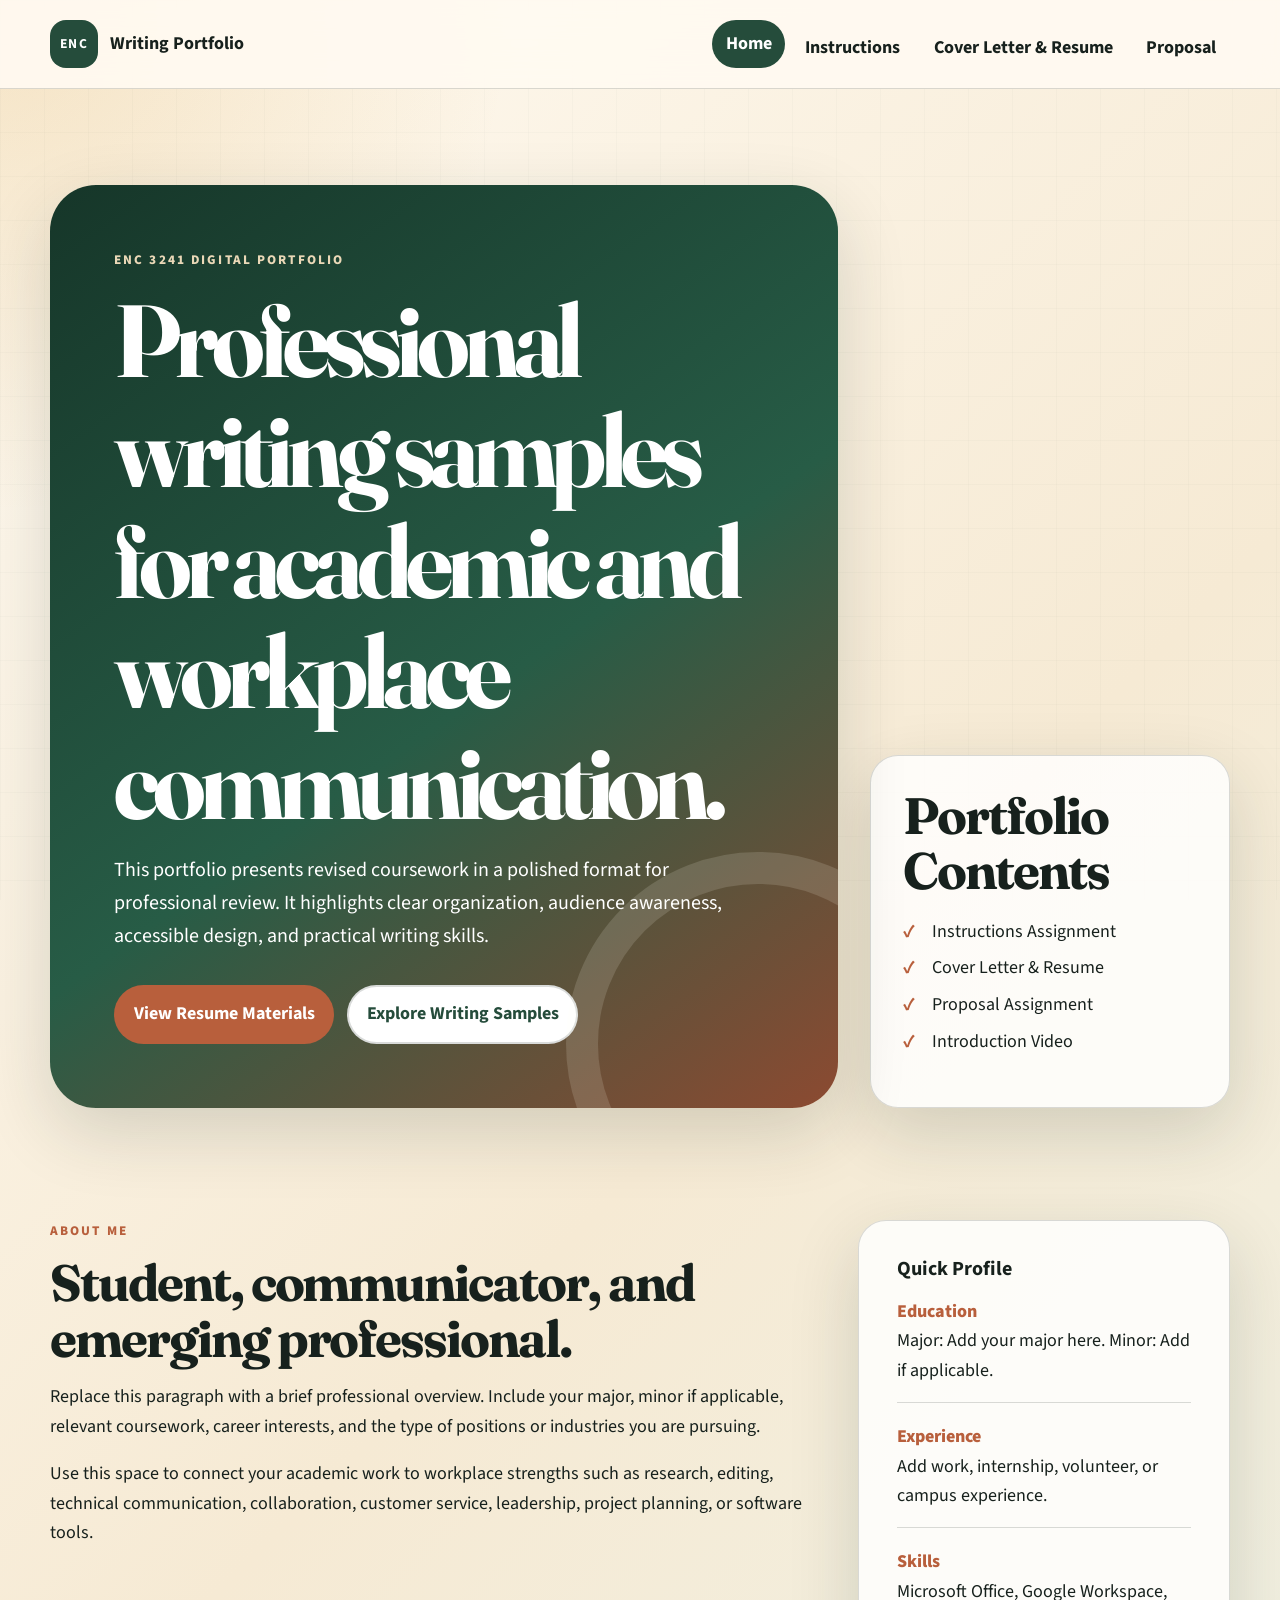
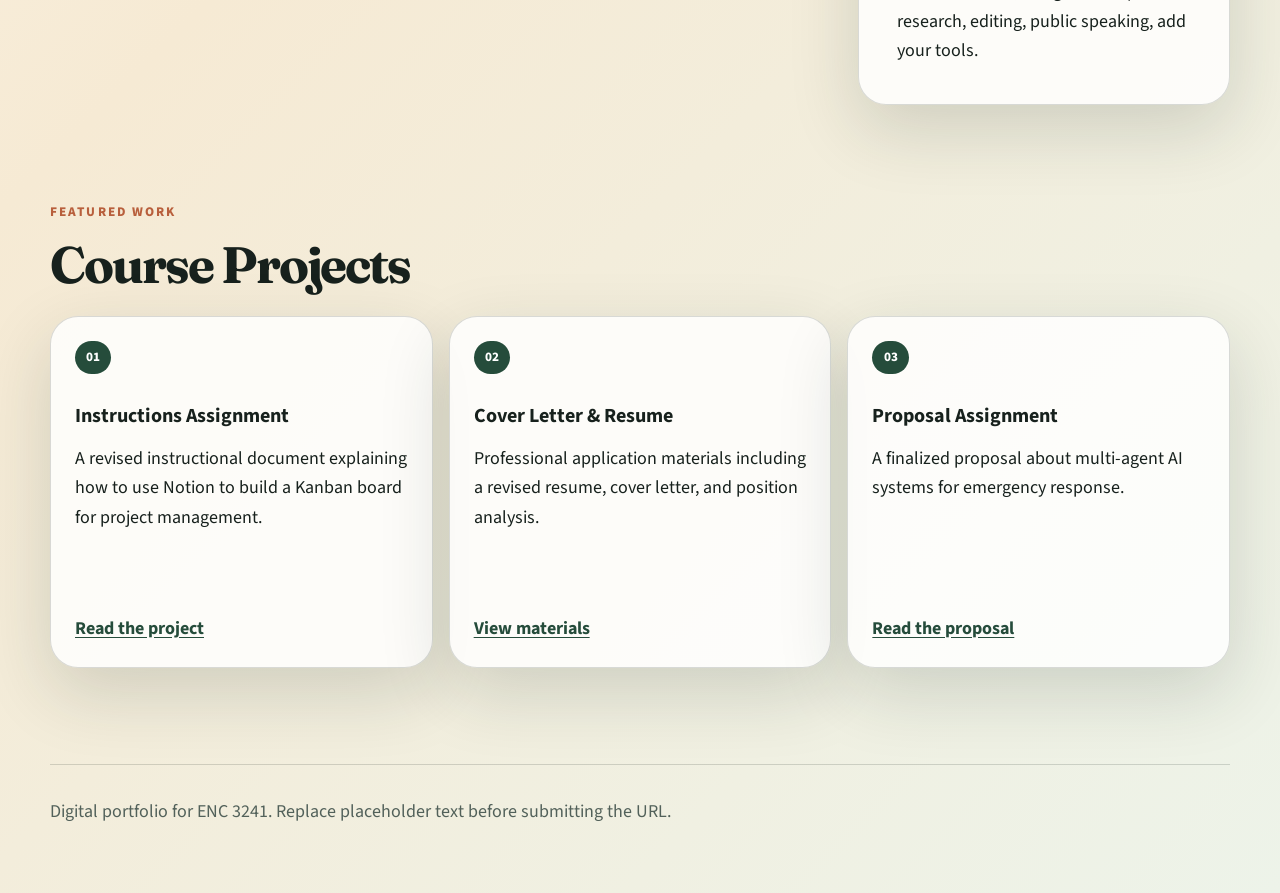
==== index.html @ 808d9a7f "Create ENC digital portfolio site" ====
<!doctype html>
<html lang="en">
  <head>
    <meta charset="utf-8">
    <meta name="viewport" content="width=device-width, initial-scale=1">
    <meta name="description" content="Professional digital writing portfolio for ENC 3241 coursework.">
    <title>Writing Portfolio | Home</title>
    <link rel="preconnect" href="https://fonts.googleapis.com">
    <link rel="preconnect" href="https://fonts.gstatic.com" crossorigin>
    <link href="https://fonts.googleapis.com/css2?family=Fraunces:opsz,wght@9..144,600;9..144,700&family=Source+Sans+3:wght@400;500;600;700&display=swap" rel="stylesheet">
    <link rel="stylesheet" href="assets/styles.css">
  </head>
  <body>
    <a class="skip-link" href="#main">Skip to content</a>
    <header class="site-header">
      <nav class="nav" aria-label="Main navigation">
        <a class="brand" href="index.html" aria-label="Portfolio home">
          <span class="brand-mark">ENC</span>
          <span>Writing Portfolio</span>
        </a>
        <button class="nav-toggle" type="button" aria-expanded="false" aria-controls="site-menu">
          Menu
        </button>
        <ul class="nav-links" id="site-menu">
          <li><a href="index.html">Home</a></li>
          <li><a href="pages/instructions.html">Instructions</a></li>
          <li><a href="pages/cover-letter-resume.html">Cover Letter & Resume</a></li>
          <li><a href="pages/proposal.html">Proposal</a></li>
        </ul>
      </nav>
    </header>

    <main id="main">
      <section class="hero">
        <div class="hero-content">
          <p class="eyebrow">ENC 3241 Digital Portfolio</p>
          <h1>Professional writing samples for academic and workplace communication.</h1>
          <p class="hero-copy">
            This portfolio presents revised coursework in a polished format for professional review.
            It highlights clear organization, audience awareness, accessible design, and practical writing skills.
          </p>
          <div class="hero-actions">
            <a class="button" href="pages/cover-letter-resume.html">View Resume Materials</a>
            <a class="button button-secondary" href="pages/instructions.html">Explore Writing Samples</a>
          </div>
        </div>
        <aside class="profile-card" aria-label="Portfolio overview">
          <h2>Portfolio Contents</h2>
          <ul class="check-list">
            <li>Instructions Assignment</li>
            <li>Cover Letter & Resume</li>
            <li>Proposal Assignment</li>
            <li>Introduction Video</li>
          </ul>
        </aside>
      </section>

      <section class="section two-column">
        <div>
          <p class="eyebrow">About Me</p>
          <h2>Student, communicator, and emerging professional.</h2>
          <p>
            Replace this paragraph with a brief professional overview. Include your major, minor if applicable,
            relevant coursework, career interests, and the type of positions or industries you are pursuing.
          </p>
          <p>
            Use this space to connect your academic work to workplace strengths such as research, editing,
            technical communication, collaboration, customer service, leadership, project planning, or software tools.
          </p>
        </div>
        <div class="detail-panel">
          <h3>Quick Profile</h3>
          <dl class="profile-list">
            <div>
              <dt>Education</dt>
              <dd>Major: Add your major here. Minor: Add if applicable.</dd>
            </div>
            <div>
              <dt>Experience</dt>
              <dd>Add work, internship, volunteer, or campus experience.</dd>
            </div>
            <div>
              <dt>Skills</dt>
              <dd>Microsoft Office, Google Workspace, research, editing, public speaking, add your tools.</dd>
            </div>
          </dl>
        </div>
      </section>

      <section class="section">
        <div class="section-heading">
          <p class="eyebrow">Featured Work</p>
          <h2>Course Projects</h2>
        </div>
        <div class="card-grid">
          <article class="work-card">
            <span class="card-number">01</span>
            <h3>Instructions Assignment</h3>
            <p>
              A revised instructional document explaining how to use Notion to build a Kanban board for project management.
            </p>
            <a href="pages/instructions.html">Read the project</a>
          </article>
          <article class="work-card">
            <span class="card-number">02</span>
            <h3>Cover Letter & Resume</h3>
            <p>
              Professional application materials including a revised resume, cover letter, and position analysis.
            </p>
            <a href="pages/cover-letter-resume.html">View materials</a>
          </article>
          <article class="work-card">
            <span class="card-number">03</span>
            <h3>Proposal Assignment</h3>
            <p>
              A finalized proposal about multi-agent AI systems for emergency response.
            </p>
            <a href="pages/proposal.html">Read the proposal</a>
          </article>
        </div>
      </section>
    </main>

    <footer class="site-footer">
      <p>Digital portfolio for ENC 3241. Replace placeholder text before submitting the URL.</p>
    </footer>
    <script src="assets/script.js"></script>
  </body>
</html>
---- assets/styles.css ----
:root {
  --ink: #17211d;
  --muted: #52615a;
  --paper: #fffaf1;
  --paper-strong: #ffffff;
  --clay: #b85f3c;
  --moss: #254c3b;
  --sand: #ead8b7;
  --gold: #d49a35;
  --line: rgba(23, 33, 29, 0.16);
  --shadow: 0 24px 70px rgba(25, 43, 35, 0.16);
  --radius: 28px;
}

* {
  box-sizing: border-box;
}

html {
  scroll-behavior: smooth;
}

body {
  margin: 0;
  color: var(--ink);
  font-family: "Source Sans 3", sans-serif;
  font-size: 18px;
  line-height: 1.65;
  background:
    radial-gradient(circle at top left, rgba(212, 154, 53, 0.24), transparent 32rem),
    linear-gradient(135deg, #fffaf1 0%, #f6ead4 48%, #edf3e9 100%);
}

body::before {
  position: fixed;
  inset: 0;
  z-index: -1;
  content: "";
  opacity: 0.28;
  background-image:
    linear-gradient(rgba(37, 76, 59, 0.08) 1px, transparent 1px),
    linear-gradient(90deg, rgba(37, 76, 59, 0.08) 1px, transparent 1px);
  background-size: 44px 44px;
}

a {
  color: var(--moss);
  font-weight: 700;
  text-underline-offset: 0.18em;
}

a:hover {
  color: var(--clay);
}

p {
  margin: 0 0 1.1rem;
}

h1,
h2,
h3 {
  margin: 0 0 1rem;
  line-height: 1.08;
}

h1,
h2 {
  font-family: "Fraunces", serif;
}

h1 {
  max-width: 12ch;
  font-size: clamp(3.2rem, 8vw, 6.8rem);
  letter-spacing: -0.06em;
}

h2 {
  font-size: clamp(2rem, 4vw, 3.5rem);
  letter-spacing: -0.04em;
}

h3 {
  font-size: 1.25rem;
}

ul,
ol {
  padding-left: 1.25rem;
}

li + li {
  margin-top: 0.45rem;
}

.skip-link {
  position: absolute;
  left: 1rem;
  top: -10rem;
  z-index: 20;
  padding: 0.75rem 1rem;
  color: var(--paper-strong);
  background: var(--moss);
  border-radius: 999px;
}

.skip-link:focus {
  top: 1rem;
}

.site-header {
  position: sticky;
  top: 0;
  z-index: 10;
  border-bottom: 1px solid var(--line);
  background: rgba(255, 250, 241, 0.92);
  backdrop-filter: blur(16px);
}

.nav {
  display: flex;
  align-items: center;
  justify-content: space-between;
  width: min(1180px, calc(100% - 2rem));
  margin: 0 auto;
  padding: 1rem 0;
  gap: 1rem;
}

.brand {
  display: inline-flex;
  align-items: center;
  gap: 0.75rem;
  color: var(--ink);
  text-decoration: none;
}

.brand-mark {
  display: grid;
  width: 3rem;
  height: 3rem;
  place-items: center;
  color: var(--paper-strong);
  background: var(--moss);
  border-radius: 1rem;
  font-size: 0.85rem;
  letter-spacing: 0.08em;
}

.nav-links {
  display: flex;
  align-items: center;
  gap: 0.4rem;
  padding: 0;
  margin: 0;
  list-style: none;
}

.nav-links a {
  display: block;
  padding: 0.6rem 0.85rem;
  color: var(--ink);
  border-radius: 999px;
  text-decoration: none;
}

.nav-links a:hover,
.nav-links a[aria-current="page"] {
  color: var(--paper-strong);
  background: var(--moss);
}

.nav-toggle {
  display: none;
  padding: 0.65rem 0.9rem;
  color: var(--paper-strong);
  background: var(--moss);
  border: 0;
  border-radius: 999px;
  font: inherit;
  font-weight: 700;
}

.hero,
.section,
.page-shell {
  width: min(1180px, calc(100% - 2rem));
  margin: 0 auto;
}

.hero {
  display: grid;
  grid-template-columns: minmax(0, 1fr) 360px;
  align-items: end;
  gap: 2rem;
  padding: 6rem 0 4rem;
}

.hero-content {
  position: relative;
  padding: clamp(2rem, 5vw, 4rem);
  overflow: hidden;
  color: var(--paper-strong);
  background: linear-gradient(145deg, #163629 0%, #275c46 55%, #8c4a31 100%);
  border-radius: calc(var(--radius) + 18px);
  box-shadow: var(--shadow);
}

.hero-content::after {
  position: absolute;
  right: -7rem;
  bottom: -8rem;
  width: 20rem;
  height: 20rem;
  content: "";
  border: 2rem solid rgba(255, 250, 241, 0.14);
  border-radius: 50%;
}

.hero-copy {
  max-width: 48rem;
  font-size: 1.25rem;
}

.eyebrow {
  margin-bottom: 0.85rem;
  color: var(--clay);
  font-size: 0.83rem;
  font-weight: 800;
  letter-spacing: 0.16em;
  text-transform: uppercase;
}

.hero .eyebrow {
  color: var(--sand);
}

.hero-actions {
  display: flex;
  flex-wrap: wrap;
  gap: 0.8rem;
  margin-top: 2rem;
}

.button {
  display: inline-flex;
  align-items: center;
  justify-content: center;
  min-height: 3rem;
  padding: 0.8rem 1.1rem;
  color: var(--paper-strong);
  background: var(--clay);
  border: 2px solid transparent;
  border-radius: 999px;
  text-decoration: none;
}

.button:hover {
  color: var(--paper-strong);
  background: #943f27;
}

.button-secondary {
  color: var(--moss);
  background: var(--paper-strong);
  border-color: var(--line);
}

.button-secondary:hover {
  color: var(--paper-strong);
  background: var(--moss);
}

.profile-card,
.detail-panel,
.work-card,
.document-card,
.document-meta {
  background: rgba(255, 255, 255, 0.82);
  border: 1px solid var(--line);
  border-radius: var(--radius);
  box-shadow: var(--shadow);
}

.profile-card {
  padding: 2rem;
}

.check-list {
  padding: 0;
  list-style: none;
}

.check-list li {
  position: relative;
  padding-left: 1.8rem;
}

.check-list li::before {
  position: absolute;
  left: 0;
  color: var(--clay);
  content: "✓";
  font-weight: 800;
}

.section {
  padding: 3rem 0;
}

.two-column,
.document-layout,
.split-sections {
  display: grid;
  grid-template-columns: minmax(0, 1fr) minmax(300px, 0.48fr);
  gap: 2rem;
  align-items: start;
}

.document-stack {
  display: grid;
  gap: 2rem;
}

.detail-panel,
.document-meta,
.document-card {
  padding: clamp(1.4rem, 3vw, 2.4rem);
}

.profile-list {
  display: grid;
  gap: 1.2rem;
  margin: 0;
}

.profile-list div {
  padding-bottom: 1rem;
  border-bottom: 1px solid var(--line);
}

.profile-list div:last-child {
  padding-bottom: 0;
  border-bottom: 0;
}

.profile-list dt {
  color: var(--clay);
  font-weight: 800;
}

.profile-list dd {
  margin: 0;
}

.section-heading {
  max-width: 44rem;
  margin-bottom: 1.5rem;
}

.card-grid {
  display: grid;
  grid-template-columns: repeat(3, minmax(0, 1fr));
  gap: 1rem;
}

.work-card {
  display: flex;
  flex-direction: column;
  min-height: 22rem;
  padding: 1.5rem;
}

.work-card a {
  margin-top: auto;
}

.card-number {
  width: fit-content;
  margin-bottom: 2rem;
  padding: 0.35rem 0.7rem;
  color: var(--paper-strong);
  background: var(--moss);
  border-radius: 999px;
  font-size: 0.82rem;
  font-weight: 800;
}

.page-shell {
  padding: 4rem 0;
}

.page-hero {
  max-width: 58rem;
  margin-bottom: 2rem;
}

.page-hero h1 {
  max-width: 13ch;
  color: var(--moss);
}

.lead {
  color: var(--moss);
  font-size: 1.25rem;
  font-weight: 600;
}

.document-card {
  background: var(--paper-strong);
}

.document-card h3 {
  margin-top: 2rem;
  color: var(--moss);
}

.document-meta {
  position: sticky;
  top: 6rem;
}

.split-sections {
  grid-template-columns: minmax(0, 1fr) minmax(280px, 0.5fr);
  margin-bottom: 2rem;
}

.accent-card {
  background: #f5ead6;
}

.video-placeholder {
  display: grid;
  min-height: 15rem;
  place-items: center;
  padding: 1rem;
  margin-bottom: 1rem;
  color: var(--muted);
  text-align: center;
  border: 2px dashed rgba(37, 76, 59, 0.35);
  border-radius: 1.2rem;
  background: rgba(255, 255, 255, 0.48);
}

.pdf-frame {
  overflow: hidden;
  height: min(78vh, 760px);
  min-height: 520px;
  margin: 1.5rem 0;
  border: 1px solid var(--line);
  border-radius: 1.2rem;
  background: #f1f1f1;
}

.pdf-frame iframe {
  display: block;
  width: 100%;
  height: 100%;
  border: 0;
}

.resume-card {
  margin-top: 2rem;
}

.resume-header {
  display: flex;
  justify-content: space-between;
  gap: 1rem;
  padding-bottom: 1rem;
  border-bottom: 2px solid var(--line);
}

.site-footer {
  width: min(1180px, calc(100% - 2rem));
  margin: 3rem auto 0;
  padding: 2rem 0 3rem;
  color: var(--muted);
  border-top: 1px solid var(--line);
}

@media (max-width: 840px) {
  body {
    font-size: 17px;
  }

  h1 {
    font-size: clamp(2.7rem, 17vw, 4.2rem);
  }

  .nav {
    align-items: flex-start;
  }

  .nav-toggle {
    display: inline-flex;
  }

  .nav-links {
    position: absolute;
    top: 5.2rem;
    left: 1rem;
    right: 1rem;
    display: none;
    flex-direction: column;
    align-items: stretch;
    padding: 0.8rem;
    background: var(--paper-strong);
    border: 1px solid var(--line);
    border-radius: 1.2rem;
    box-shadow: var(--shadow);
  }

  .nav-links.is-open {
    display: flex;
  }

  .hero,
  .two-column,
  .document-layout,
  .split-sections,
  .card-grid {
    grid-template-columns: 1fr;
  }

  .hero {
    padding-top: 3rem;
  }

  .document-meta {
    position: static;
  }

  .work-card {
    min-height: auto;
  }
}
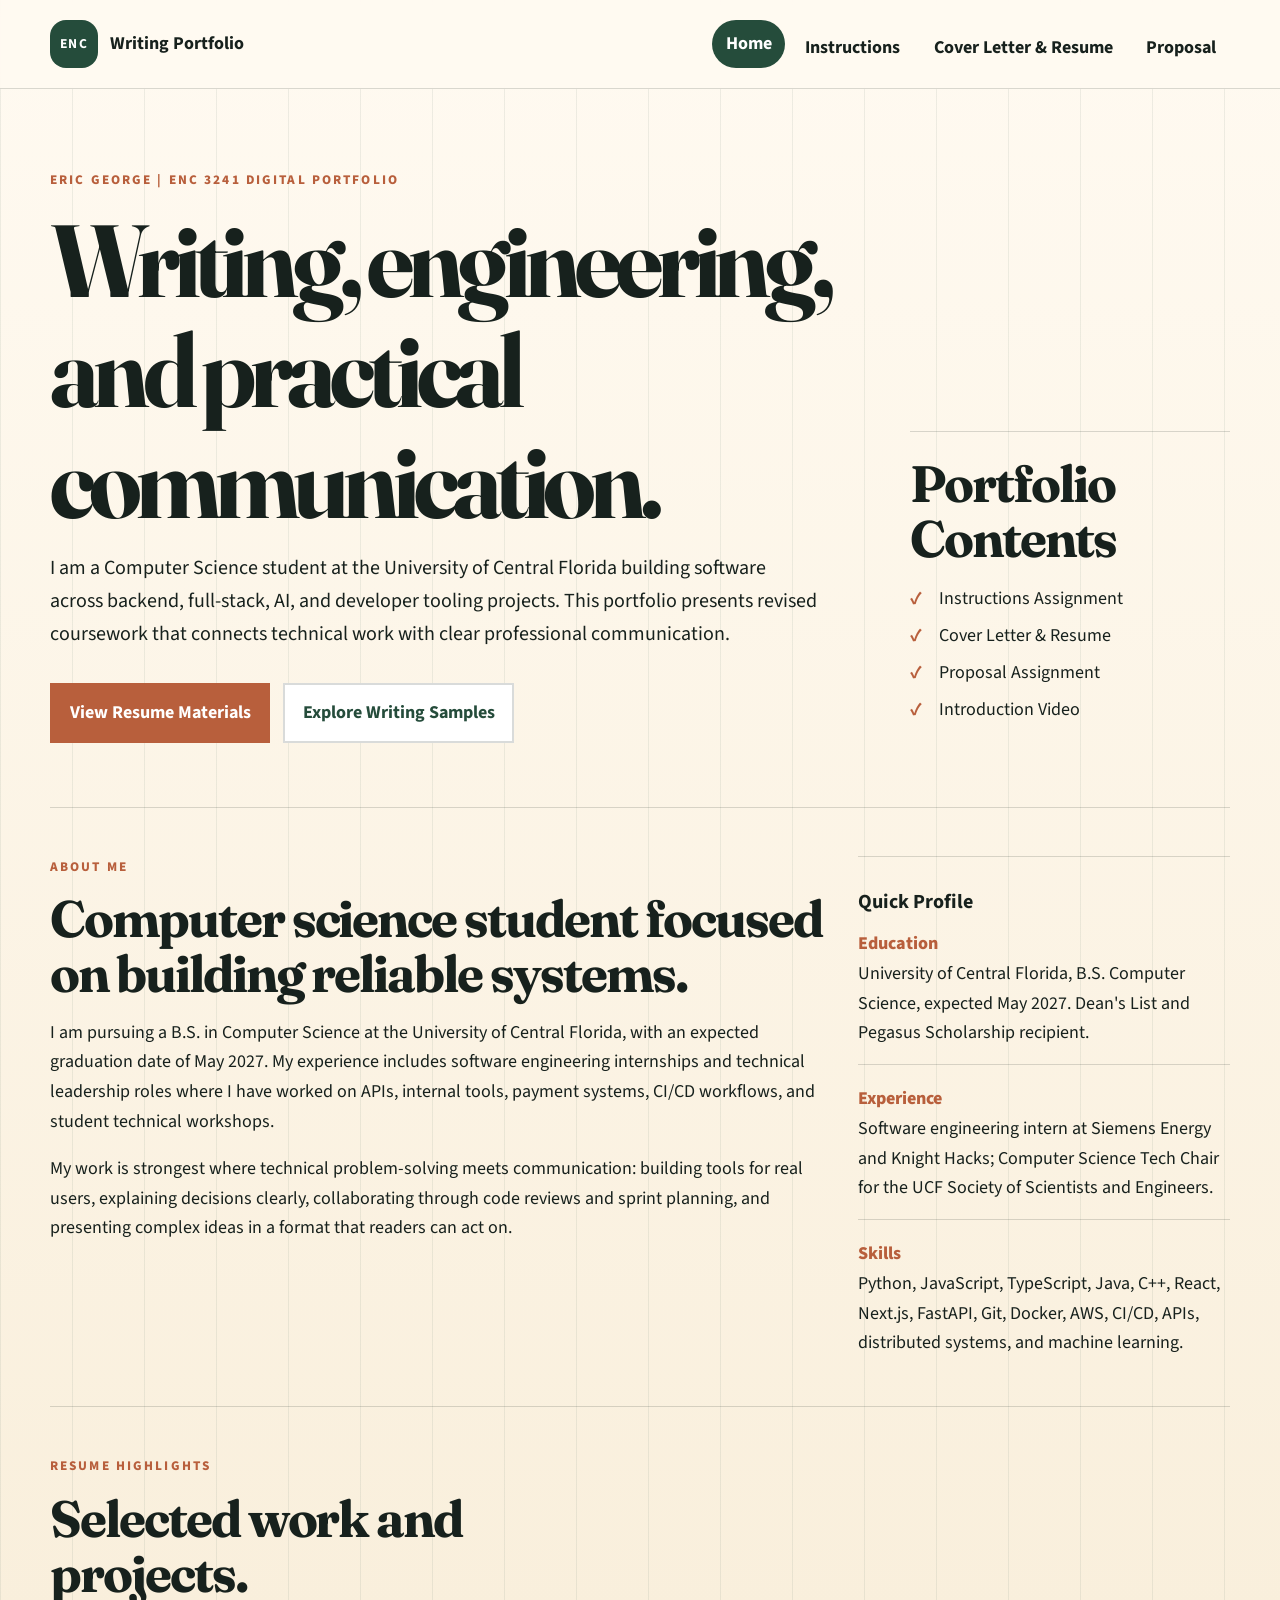
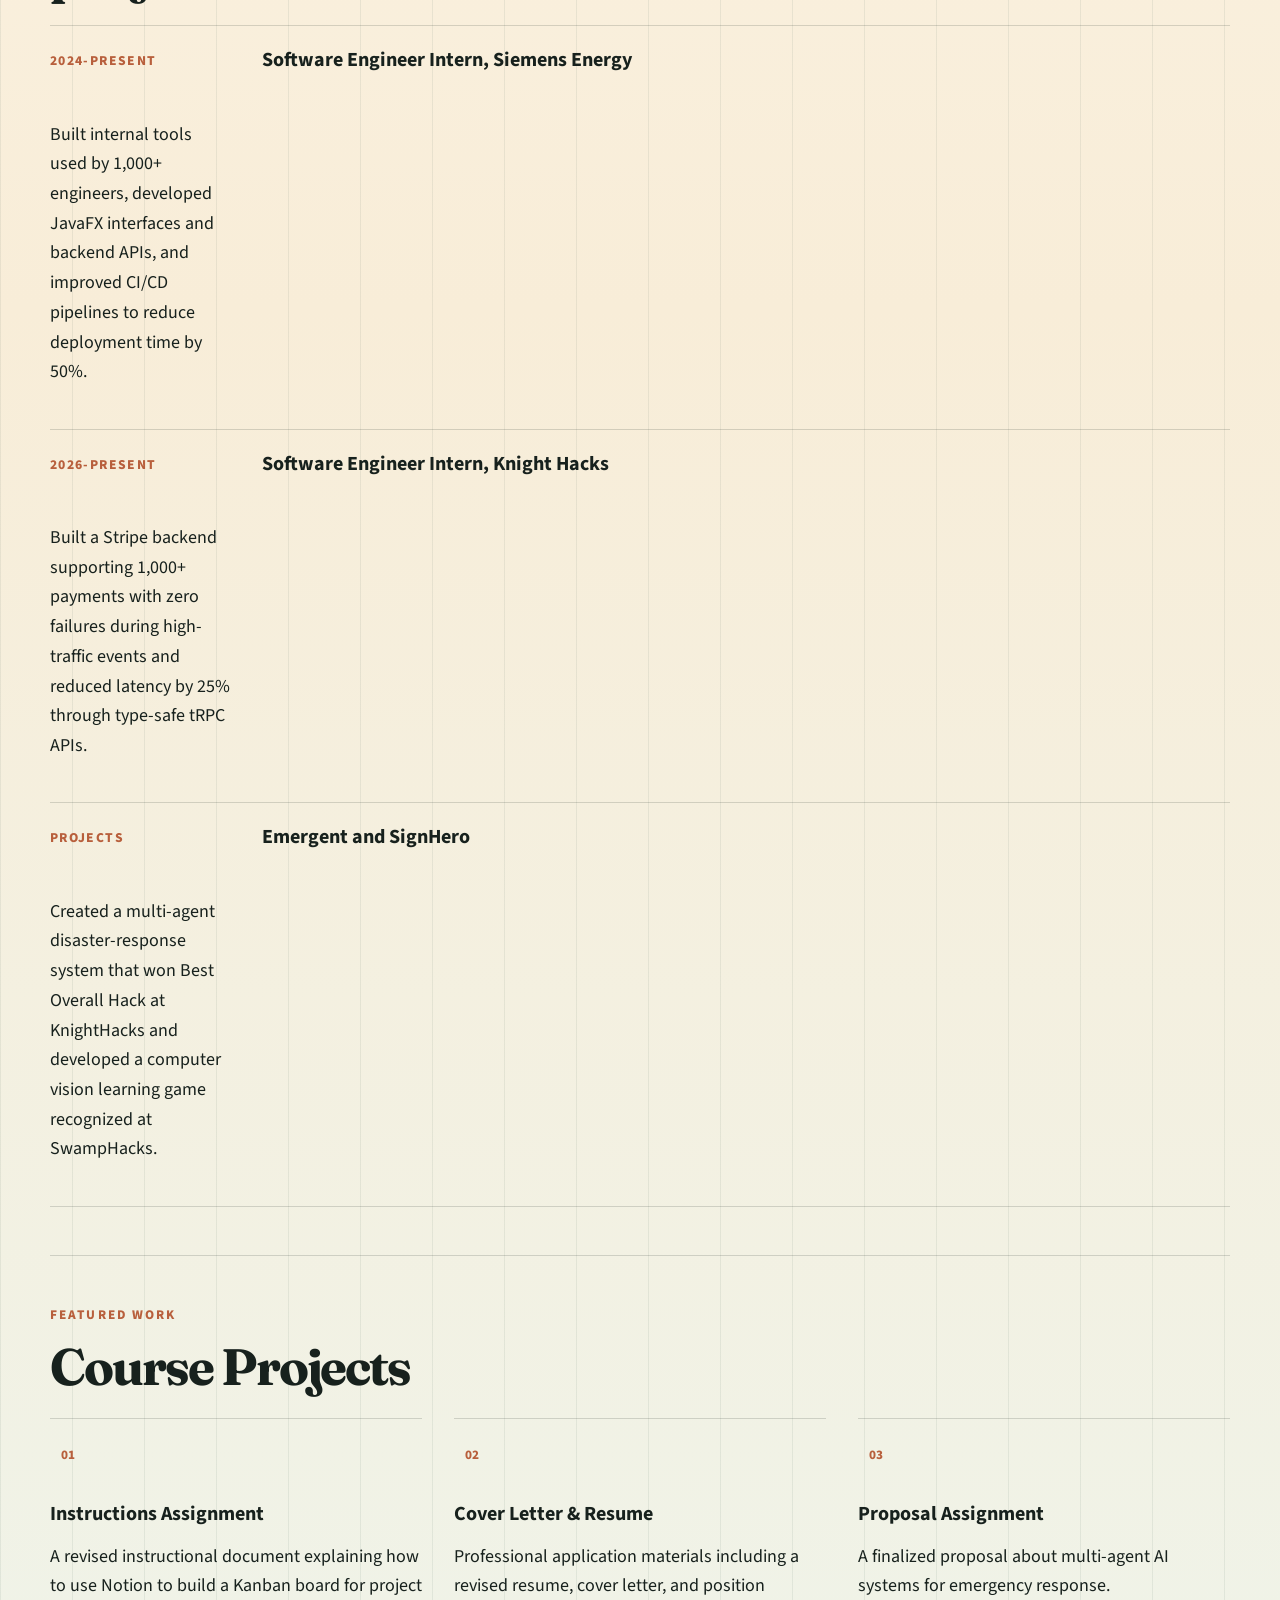
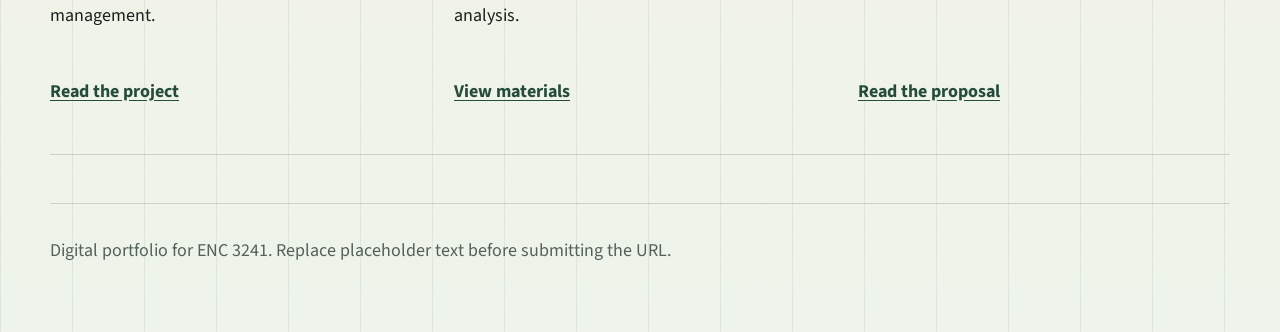
==== commit a4d2bc6e: "Refine portfolio layout and add resume details" ====
--- a/index.html
+++ b/index.html
@@ -33,11 +33,12 @@
     <main id="main">
       <section class="hero">
         <div class="hero-content">
-          <p class="eyebrow">ENC 3241 Digital Portfolio</p>
-          <h1>Professional writing samples for academic and workplace communication.</h1>
+          <p class="eyebrow">Eric George | ENC 3241 Digital Portfolio</p>
+          <h1>Writing, engineering, and practical communication.</h1>
           <p class="hero-copy">
-            This portfolio presents revised coursework in a polished format for professional review.
-            It highlights clear organization, audience awareness, accessible design, and practical writing skills.
+            I am a Computer Science student at the University of Central Florida building software across backend,
+            full-stack, AI, and developer tooling projects. This portfolio presents revised coursework that connects
+            technical work with clear professional communication.
           </p>
           <div class="hero-actions">
             <a class="button" href="pages/cover-letter-resume.html">View Resume Materials</a>
@@ -58,14 +59,16 @@
       <section class="section two-column">
         <div>
           <p class="eyebrow">About Me</p>
-          <h2>Student, communicator, and emerging professional.</h2>
+          <h2>Computer science student focused on building reliable systems.</h2>
           <p>
-            Replace this paragraph with a brief professional overview. Include your major, minor if applicable,
-            relevant coursework, career interests, and the type of positions or industries you are pursuing.
+            I am pursuing a B.S. in Computer Science at the University of Central Florida, with an expected graduation
+            date of May 2027. My experience includes software engineering internships and technical leadership roles
+            where I have worked on APIs, internal tools, payment systems, CI/CD workflows, and student technical workshops.
           </p>
           <p>
-            Use this space to connect your academic work to workplace strengths such as research, editing,
-            technical communication, collaboration, customer service, leadership, project planning, or software tools.
+            My work is strongest where technical problem-solving meets communication: building tools for real users,
+            explaining decisions clearly, collaborating through code reviews and sprint planning, and presenting complex
+            ideas in a format that readers can act on.
           </p>
         </div>
         <div class="detail-panel">
@@ -73,17 +76,48 @@
           <dl class="profile-list">
             <div>
               <dt>Education</dt>
-              <dd>Major: Add your major here. Minor: Add if applicable.</dd>
+              <dd>University of Central Florida, B.S. Computer Science, expected May 2027. Dean's List and Pegasus Scholarship recipient.</dd>
             </div>
             <div>
               <dt>Experience</dt>
-              <dd>Add work, internship, volunteer, or campus experience.</dd>
+              <dd>Software engineering intern at Siemens Energy and Knight Hacks; Computer Science Tech Chair for the UCF Society of Scientists and Engineers.</dd>
             </div>
             <div>
               <dt>Skills</dt>
-              <dd>Microsoft Office, Google Workspace, research, editing, public speaking, add your tools.</dd>
+              <dd>Python, JavaScript, TypeScript, Java, C++, React, Next.js, FastAPI, Git, Docker, AWS, CI/CD, APIs, distributed systems, and machine learning.</dd>
             </div>
           </dl>
+        </div>
+      </section>
+
+      <section class="section resume-highlights">
+        <p class="eyebrow">Resume Highlights</p>
+        <h2>Selected work and projects.</h2>
+        <div class="timeline">
+          <article>
+            <span>2024-Present</span>
+            <h3>Software Engineer Intern, Siemens Energy</h3>
+            <p>
+              Built internal tools used by 1,000+ engineers, developed JavaFX interfaces and backend APIs,
+              and improved CI/CD pipelines to reduce deployment time by 50%.
+            </p>
+          </article>
+          <article>
+            <span>2026-Present</span>
+            <h3>Software Engineer Intern, Knight Hacks</h3>
+            <p>
+              Built a Stripe backend supporting 1,000+ payments with zero failures during high-traffic events
+              and reduced latency by 25% through type-safe tRPC APIs.
+            </p>
+          </article>
+          <article>
+            <span>Projects</span>
+            <h3>Emergent and SignHero</h3>
+            <p>
+              Created a multi-agent disaster-response system that won Best Overall Hack at KnightHacks and
+              developed a computer vision learning game recognized at SwampHacks.
+            </p>
+          </article>
         </div>
       </section>
 
--- a/assets/styles.css
+++ b/assets/styles.css
@@ -8,8 +8,8 @@
   --sand: #ead8b7;
   --gold: #d49a35;
   --line: rgba(23, 33, 29, 0.16);
-  --shadow: 0 24px 70px rgba(25, 43, 35, 0.16);
-  --radius: 28px;
+  --shadow: none;
+  --radius: 10px;
 }
 
 * {
@@ -27,20 +27,13 @@
   font-size: 18px;
   line-height: 1.65;
   background:
-    radial-gradient(circle at top left, rgba(212, 154, 53, 0.24), transparent 32rem),
-    linear-gradient(135deg, #fffaf1 0%, #f6ead4 48%, #edf3e9 100%);
+    linear-gradient(90deg, rgba(37, 76, 59, 0.08) 1px, transparent 1px),
+    linear-gradient(#fffaf1 0%, #f8edd8 54%, #eef4eb 100%);
+  background-size: 72px 100%, auto;
 }
 
 body::before {
-  position: fixed;
-  inset: 0;
-  z-index: -1;
-  content: "";
-  opacity: 0.28;
-  background-image:
-    linear-gradient(rgba(37, 76, 59, 0.08) 1px, transparent 1px),
-    linear-gradient(90deg, rgba(37, 76, 59, 0.08) 1px, transparent 1px);
-  background-size: 44px 44px;
+  display: none;
 }
 
 a {
@@ -190,31 +183,25 @@
 
 .hero {
   display: grid;
-  grid-template-columns: minmax(0, 1fr) 360px;
-  align-items: end;
-  gap: 2rem;
-  padding: 6rem 0 4rem;
+  grid-template-columns: minmax(0, 1fr) 320px;
+  align-items: stretch;
+  gap: 3rem;
+  padding: 5rem 0 4rem;
+  border-bottom: 1px solid var(--line);
 }
 
 .hero-content {
   position: relative;
-  padding: clamp(2rem, 5vw, 4rem);
+  padding: 0;
   overflow: hidden;
-  color: var(--paper-strong);
-  background: linear-gradient(145deg, #163629 0%, #275c46 55%, #8c4a31 100%);
-  border-radius: calc(var(--radius) + 18px);
-  box-shadow: var(--shadow);
+  color: var(--ink);
+  background: transparent;
+  border-radius: 0;
+  box-shadow: none;
 }
 
 .hero-content::after {
-  position: absolute;
-  right: -7rem;
-  bottom: -8rem;
-  width: 20rem;
-  height: 20rem;
-  content: "";
-  border: 2rem solid rgba(255, 250, 241, 0.14);
-  border-radius: 50%;
+  display: none;
 }
 
 .hero-copy {
@@ -232,7 +219,7 @@
 }
 
 .hero .eyebrow {
-  color: var(--sand);
+  color: var(--clay);
 }
 
 .hero-actions {
@@ -251,7 +238,7 @@
   color: var(--paper-strong);
   background: var(--clay);
   border: 2px solid transparent;
-  border-radius: 999px;
+  border-radius: 0;
   text-decoration: none;
 }
 
@@ -276,14 +263,16 @@
 .work-card,
 .document-card,
 .document-meta {
-  background: rgba(255, 255, 255, 0.82);
-  border: 1px solid var(--line);
-  border-radius: var(--radius);
-  box-shadow: var(--shadow);
+  background: transparent;
+  border: 0;
+  border-top: 1px solid var(--line);
+  border-radius: 0;
+  box-shadow: none;
 }
 
 .profile-card {
-  padding: 2rem;
+  padding: 1.5rem 0 0;
+  align-self: end;
 }
 
 .check-list {
@@ -306,6 +295,7 @@
 
 .section {
   padding: 3rem 0;
+  border-bottom: 1px solid var(--line);
 }
 
 .two-column,
@@ -325,7 +315,7 @@
 .detail-panel,
 .document-meta,
 .document-card {
-  padding: clamp(1.4rem, 3vw, 2.4rem);
+  padding: clamp(1.4rem, 3vw, 2.2rem) 0 0;
 }
 
 .profile-list {
@@ -361,14 +351,14 @@
 .card-grid {
   display: grid;
   grid-template-columns: repeat(3, minmax(0, 1fr));
-  gap: 1rem;
+  gap: 2rem;
 }
 
 .work-card {
   display: flex;
   flex-direction: column;
-  min-height: 22rem;
-  padding: 1.5rem;
+  min-height: 18rem;
+  padding: 1.25rem 0 0;
 }
 
 .work-card a {
@@ -379,9 +369,9 @@
   width: fit-content;
   margin-bottom: 2rem;
   padding: 0.35rem 0.7rem;
-  color: var(--paper-strong);
-  background: var(--moss);
-  border-radius: 999px;
+  color: var(--clay);
+  background: transparent;
+  border-radius: 0;
   font-size: 0.82rem;
   font-weight: 800;
 }
@@ -393,6 +383,8 @@
 .page-hero {
   max-width: 58rem;
   margin-bottom: 2rem;
+  padding-bottom: 2rem;
+  border-bottom: 1px solid var(--line);
 }
 
 .page-hero h1 {
@@ -407,7 +399,7 @@
 }
 
 .document-card {
-  background: var(--paper-strong);
+  background: transparent;
 }
 
 .document-card h3 {
@@ -420,13 +412,44 @@
   top: 6rem;
 }
 
+.resume-highlights h2 {
+  max-width: 12ch;
+}
+
+.timeline {
+  display: grid;
+  gap: 0;
+  margin-top: 1.5rem;
+  border-top: 1px solid var(--line);
+}
+
+.timeline article {
+  display: grid;
+  grid-template-columns: 180px minmax(0, 1fr);
+  gap: 2rem;
+  padding: 1.5rem 0;
+  border-bottom: 1px solid var(--line);
+}
+
+.timeline span {
+  color: var(--clay);
+  font-size: 0.85rem;
+  font-weight: 800;
+  letter-spacing: 0.1em;
+  text-transform: uppercase;
+}
+
+.timeline p {
+  max-width: 62rem;
+}
+
 .split-sections {
   grid-template-columns: minmax(0, 1fr) minmax(280px, 0.5fr);
   margin-bottom: 2rem;
 }
 
 .accent-card {
-  background: #f5ead6;
+  background: transparent;
 }
 
 .video-placeholder {
@@ -448,7 +471,7 @@
   min-height: 520px;
   margin: 1.5rem 0;
   border: 1px solid var(--line);
-  border-radius: 1.2rem;
+  border-radius: 0;
   background: #f1f1f1;
 }
 
@@ -527,6 +550,11 @@
     padding-top: 3rem;
   }
 
+  .timeline article {
+    grid-template-columns: 1fr;
+    gap: 0.5rem;
+  }
+
   .document-meta {
     position: static;
   }
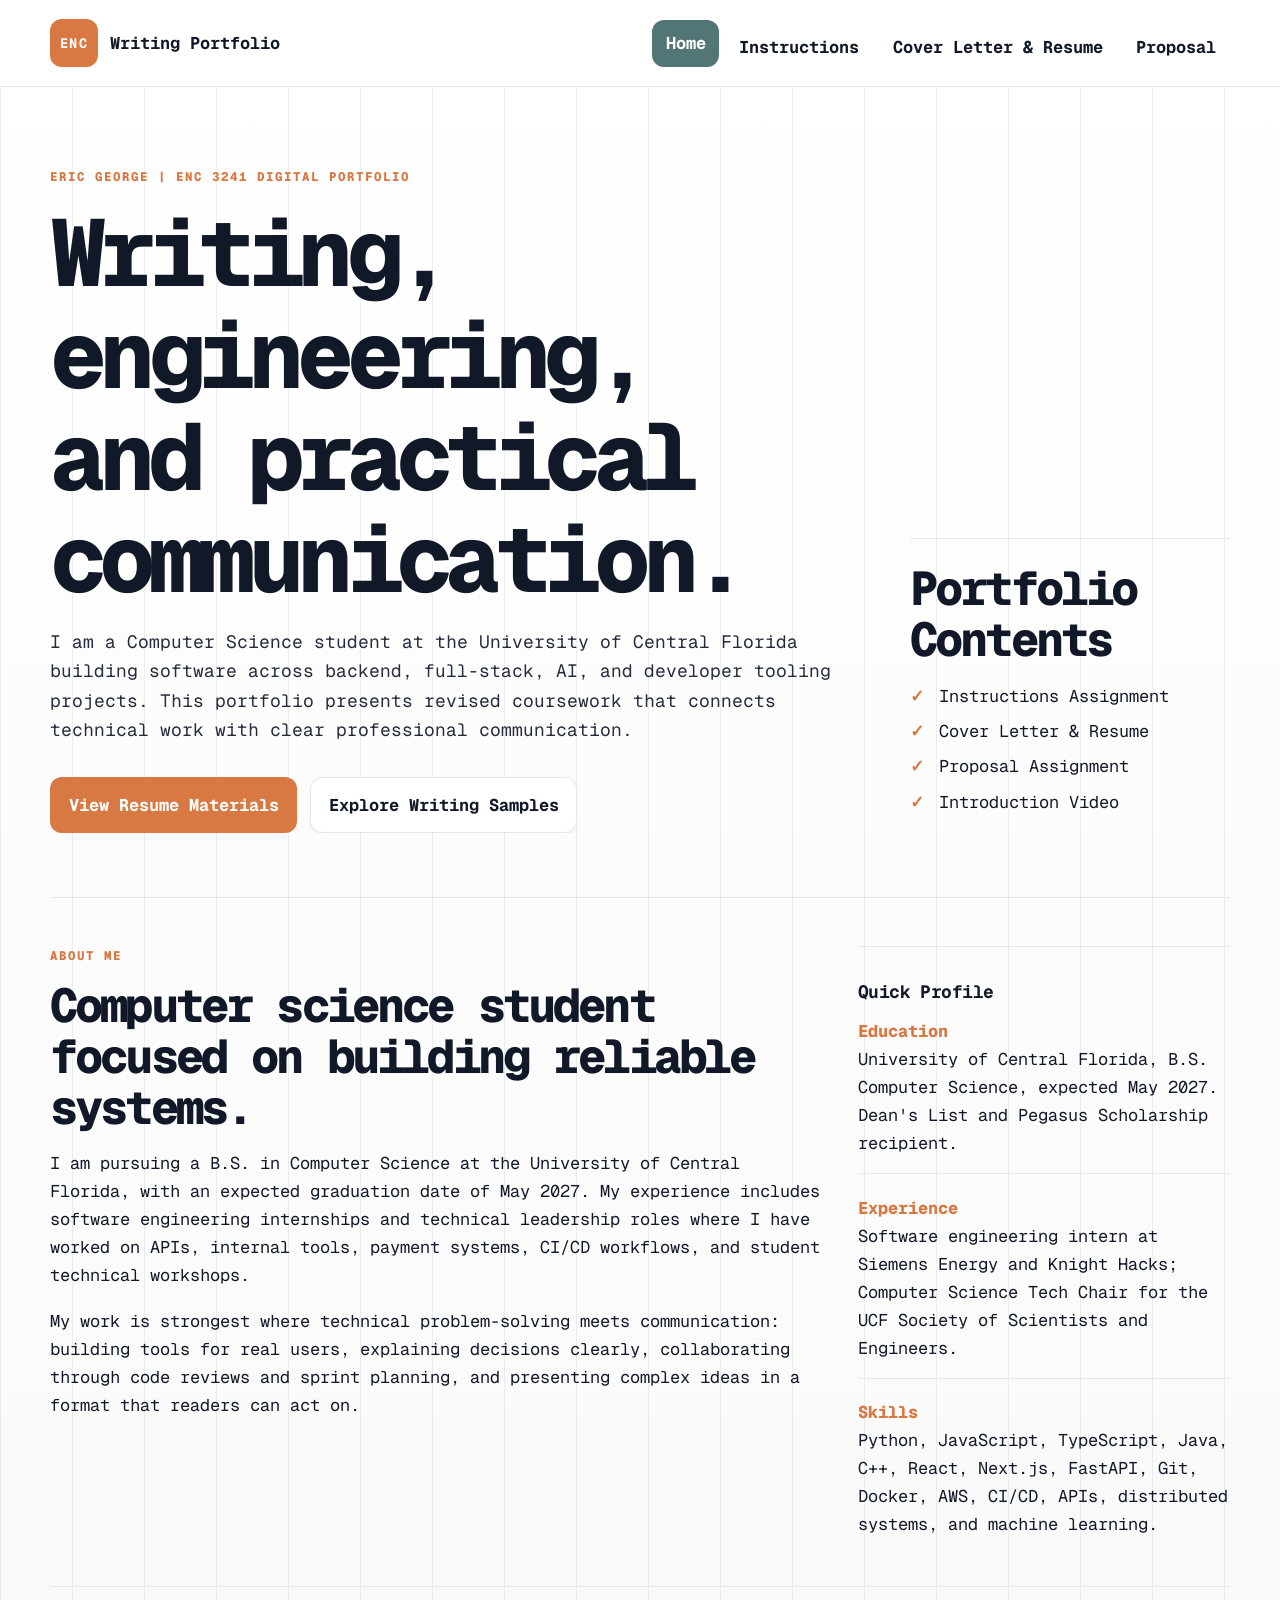
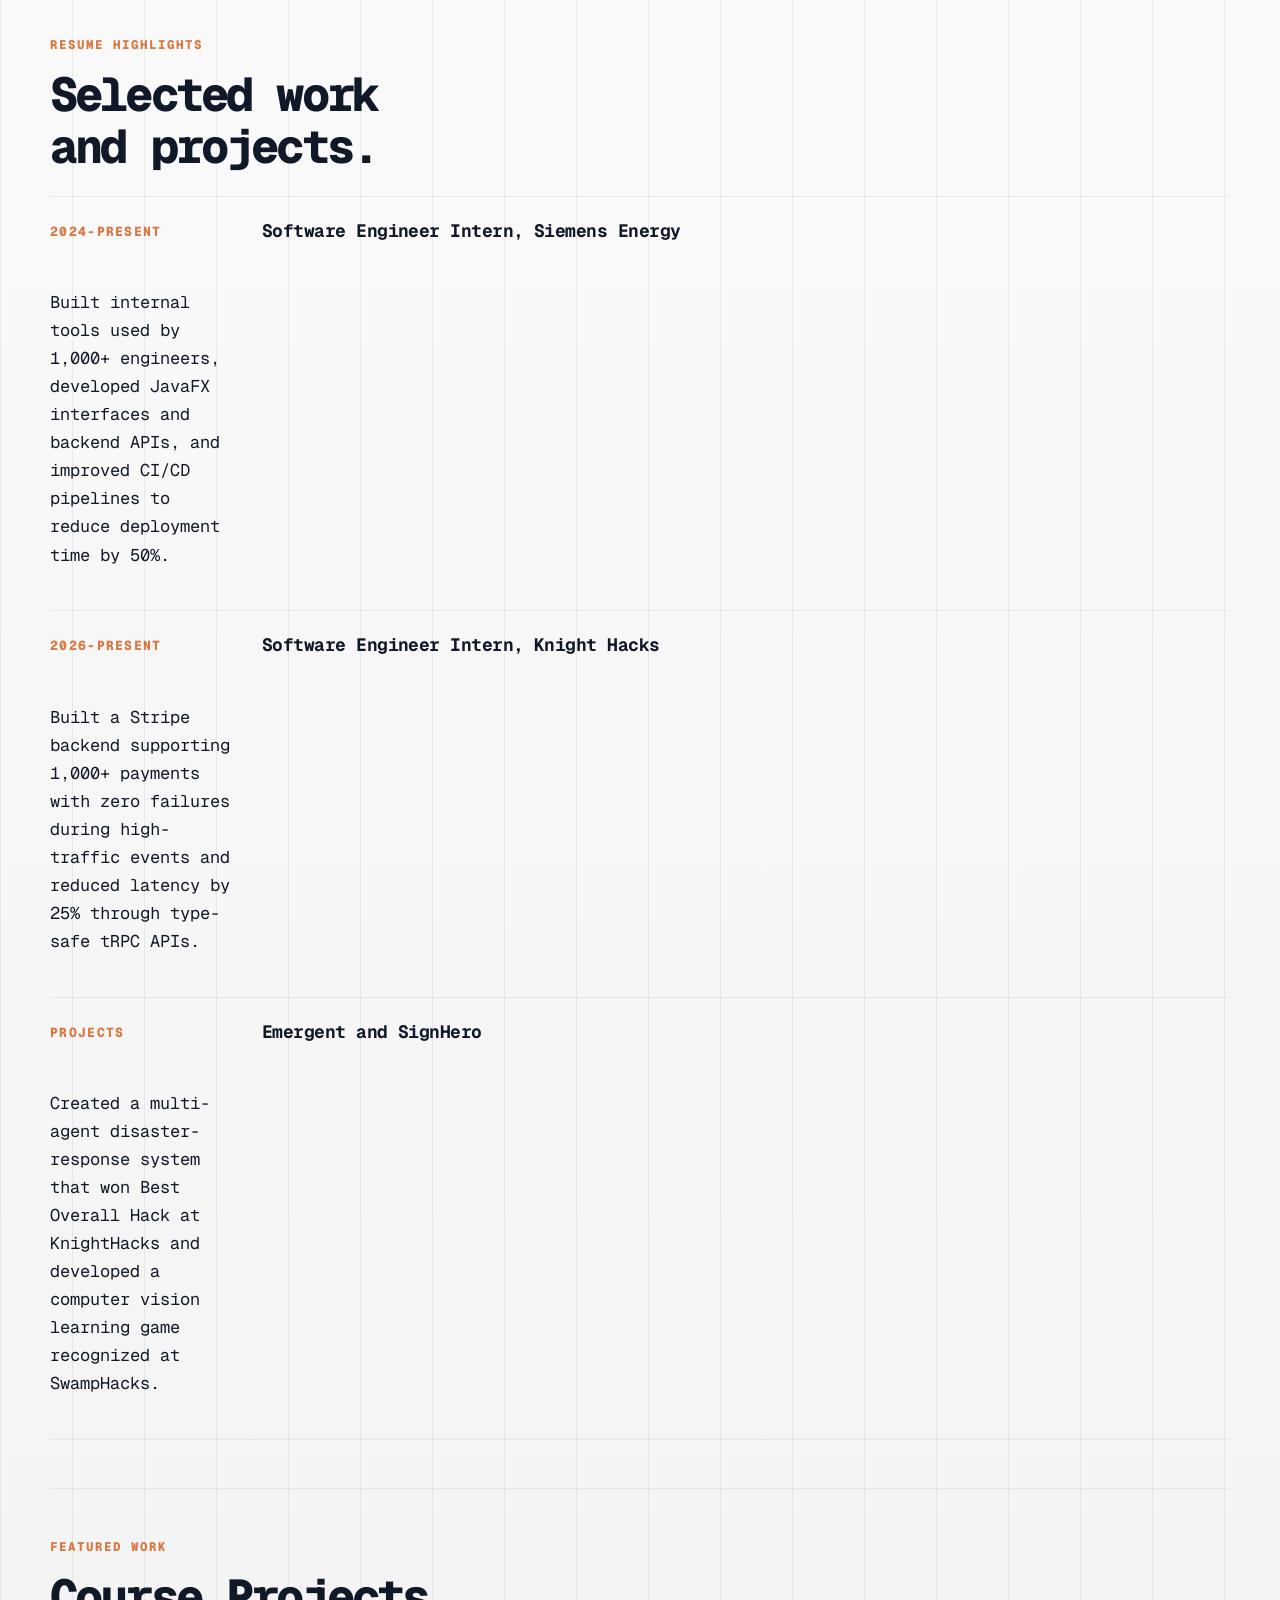
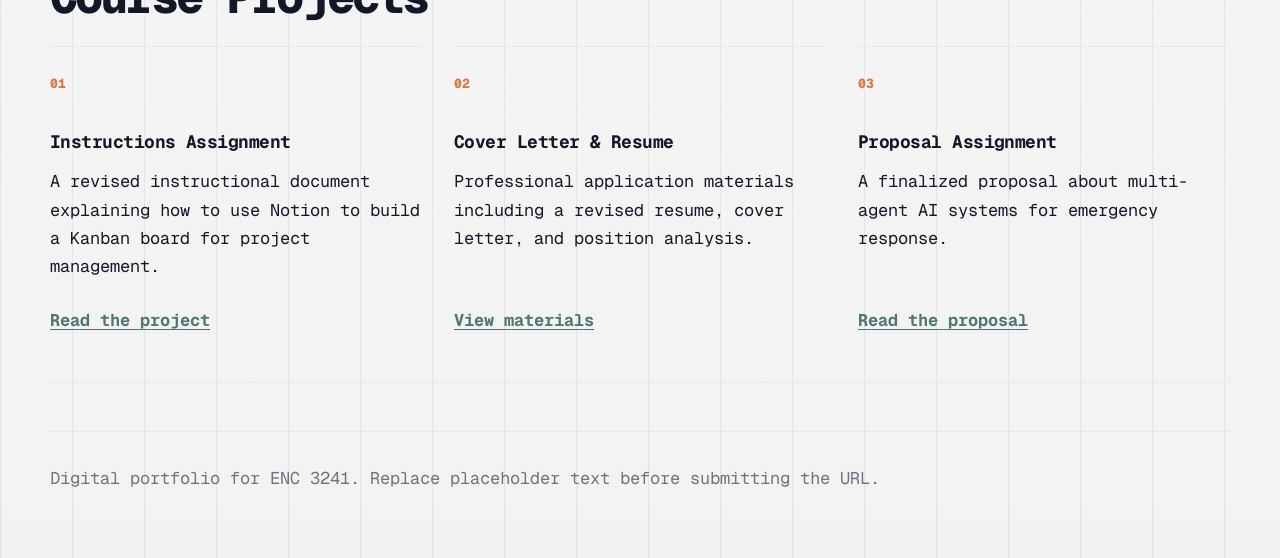
==== commit fb4f0044: "Apply tweakcn theme tokens" ====
--- a/index.html
+++ b/index.html
@@ -5,9 +5,7 @@
     <meta name="viewport" content="width=device-width, initial-scale=1">
     <meta name="description" content="Professional digital writing portfolio for ENC 3241 coursework.">
     <title>Writing Portfolio | Home</title>
-    <link rel="preconnect" href="https://fonts.googleapis.com">
     <link rel="preconnect" href="https://fonts.gstatic.com" crossorigin>
-    <link href="https://fonts.googleapis.com/css2?family=Fraunces:opsz,wght@9..144,600;9..144,700&family=Source+Sans+3:wght@400;500;600;700&display=swap" rel="stylesheet">
     <link rel="stylesheet" href="assets/styles.css">
   </head>
   <body>
--- a/assets/styles.css
+++ b/assets/styles.css
@@ -1,19 +1,63 @@
+@import url("https://fonts.googleapis.com/css2?family=Geist+Mono:wght@400;500;600;700;800&family=JetBrains+Mono:wght@400;500;600;700&display=swap");
+
 :root {
-  --ink: #17211d;
-  --muted: #52615a;
-  --paper: #fffaf1;
-  --paper-strong: #ffffff;
-  --clay: #b85f3c;
-  --moss: #254c3b;
-  --sand: #ead8b7;
-  --gold: #d49a35;
-  --line: rgba(23, 33, 29, 0.16);
-  --shadow: none;
-  --radius: 10px;
+  --background: rgb(255, 255, 255);
+  --foreground: rgb(17, 24, 39);
+  --card: rgb(255, 255, 255);
+  --card-foreground: rgb(17, 24, 39);
+  --popover: rgb(255, 255, 255);
+  --popover-foreground: rgb(17, 24, 39);
+  --primary: rgb(216, 121, 67);
+  --primary-foreground: rgb(255, 255, 255);
+  --secondary: rgb(82, 117, 117);
+  --secondary-foreground: rgb(255, 255, 255);
+  --muted: rgb(243, 244, 246);
+  --muted-foreground: rgb(107, 114, 128);
+  --accent: rgb(238, 238, 238);
+  --accent-foreground: rgb(17, 24, 39);
+  --destructive: rgb(239, 68, 68);
+  --destructive-foreground: rgb(250, 250, 250);
+  --border: rgb(229, 231, 235);
+  --input: rgb(229, 231, 235);
+  --ring: rgb(216, 121, 67);
+  --chart-1: rgb(95, 135, 135);
+  --chart-2: rgb(231, 138, 83);
+  --chart-3: rgb(251, 203, 151);
+  --chart-4: rgb(136, 136, 136);
+  --chart-5: rgb(153, 153, 153);
+  --sidebar: rgb(243, 244, 246);
+  --sidebar-foreground: rgb(17, 24, 39);
+  --sidebar-primary: rgb(216, 121, 67);
+  --sidebar-primary-foreground: rgb(255, 255, 255);
+  --sidebar-accent: rgb(255, 255, 255);
+  --sidebar-accent-foreground: rgb(17, 24, 39);
+  --sidebar-border: rgb(229, 231, 235);
+  --sidebar-ring: rgb(216, 121, 67);
+  --font-sans: "Geist Mono", ui-monospace, monospace;
+  --font-serif: serif;
+  --font-mono: "JetBrains Mono", monospace;
+  --radius: 0.75rem;
+  --shadow-x: 0px;
+  --shadow-y: 1px;
+  --shadow-blur: 4px;
+  --shadow-spread: 0px;
+  --shadow-opacity: 0.05;
+  --shadow-color: #000000;
+  --shadow-2xs: 0px 1px 4px 0px hsl(0 0% 0% / 0.03);
+  --shadow-xs: 0px 1px 4px 0px hsl(0 0% 0% / 0.03);
+  --shadow-sm: 0px 1px 4px 0px hsl(0 0% 0% / 0.05), 0px 1px 2px -1px hsl(0 0% 0% / 0.05);
+  --shadow: 0px 1px 4px 0px hsl(0 0% 0% / 0.05), 0px 1px 2px -1px hsl(0 0% 0% / 0.05);
+  --shadow-md: 0px 1px 4px 0px hsl(0 0% 0% / 0.05), 0px 2px 4px -1px hsl(0 0% 0% / 0.05);
+  --shadow-lg: 0px 1px 4px 0px hsl(0 0% 0% / 0.05), 0px 4px 6px -1px hsl(0 0% 0% / 0.05);
+  --shadow-xl: 0px 1px 4px 0px hsl(0 0% 0% / 0.05), 0px 8px 10px -1px hsl(0 0% 0% / 0.05);
+  --shadow-2xl: 0px 1px 4px 0px hsl(0 0% 0% / 0.13);
+  --tracking-normal: 0rem;
+  --spacing: 0.25rem;
 }
 
 * {
   box-sizing: border-box;
+  outline-color: color-mix(in srgb, var(--ring) 50%, transparent);
 }
 
 html {
@@ -22,28 +66,25 @@
 
 body {
   margin: 0;
-  color: var(--ink);
-  font-family: "Source Sans 3", sans-serif;
-  font-size: 18px;
+  color: var(--foreground);
+  font-family: var(--font-sans);
+  font-size: 17px;
   line-height: 1.65;
+  letter-spacing: var(--tracking-normal);
   background:
-    linear-gradient(90deg, rgba(37, 76, 59, 0.08) 1px, transparent 1px),
-    linear-gradient(#fffaf1 0%, #f8edd8 54%, #eef4eb 100%);
+    linear-gradient(90deg, color-mix(in srgb, var(--secondary) 10%, transparent) 1px, transparent 1px),
+    linear-gradient(180deg, var(--background) 0%, color-mix(in srgb, var(--accent) 76%, var(--background)) 100%);
   background-size: 72px 100%, auto;
 }
 
-body::before {
-  display: none;
-}
-
 a {
-  color: var(--moss);
+  color: var(--secondary);
   font-weight: 700;
   text-underline-offset: 0.18em;
 }
 
 a:hover {
-  color: var(--clay);
+  color: var(--primary);
 }
 
 p {
@@ -59,22 +100,24 @@
 
 h1,
 h2 {
-  font-family: "Fraunces", serif;
+  font-family: var(--font-sans);
+  font-weight: 800;
 }
 
 h1 {
   max-width: 12ch;
-  font-size: clamp(3.2rem, 8vw, 6.8rem);
+  font-size: clamp(3rem, 7.4vw, 6.4rem);
+  letter-spacing: -0.08em;
+}
+
+h2 {
+  font-size: clamp(1.9rem, 3.7vw, 3.2rem);
   letter-spacing: -0.06em;
 }
 
-h2 {
-  font-size: clamp(2rem, 4vw, 3.5rem);
-  letter-spacing: -0.04em;
-}
-
 h3 {
-  font-size: 1.25rem;
+  font-size: 1.12rem;
+  letter-spacing: -0.03em;
 }
 
 ul,
@@ -92,9 +135,9 @@
   top: -10rem;
   z-index: 20;
   padding: 0.75rem 1rem;
-  color: var(--paper-strong);
-  background: var(--moss);
-  border-radius: 999px;
+  color: var(--secondary-foreground);
+  background: var(--secondary);
+  border-radius: var(--radius);
 }
 
 .skip-link:focus {
@@ -105,8 +148,8 @@
   position: sticky;
   top: 0;
   z-index: 10;
-  border-bottom: 1px solid var(--line);
-  background: rgba(255, 250, 241, 0.92);
+  border-bottom: 1px solid var(--border);
+  background: color-mix(in srgb, var(--background) 92%, transparent);
   backdrop-filter: blur(16px);
 }
 
@@ -124,7 +167,7 @@
   display: inline-flex;
   align-items: center;
   gap: 0.75rem;
-  color: var(--ink);
+  color: var(--foreground);
   text-decoration: none;
 }
 
@@ -133,9 +176,10 @@
   width: 3rem;
   height: 3rem;
   place-items: center;
-  color: var(--paper-strong);
-  background: var(--moss);
-  border-radius: 1rem;
+  color: var(--primary-foreground);
+  background: var(--primary);
+  border-radius: var(--radius);
+  box-shadow: var(--shadow-sm);
   font-size: 0.85rem;
   letter-spacing: 0.08em;
 }
@@ -152,24 +196,24 @@
 .nav-links a {
   display: block;
   padding: 0.6rem 0.85rem;
-  color: var(--ink);
-  border-radius: 999px;
+  color: var(--foreground);
+  border-radius: var(--radius);
   text-decoration: none;
 }
 
 .nav-links a:hover,
 .nav-links a[aria-current="page"] {
-  color: var(--paper-strong);
-  background: var(--moss);
+  color: var(--secondary-foreground);
+  background: var(--secondary);
 }
 
 .nav-toggle {
   display: none;
   padding: 0.65rem 0.9rem;
-  color: var(--paper-strong);
-  background: var(--moss);
+  color: var(--secondary-foreground);
+  background: var(--secondary);
   border: 0;
-  border-radius: 999px;
+  border-radius: var(--radius);
   font: inherit;
   font-weight: 700;
 }
@@ -187,39 +231,30 @@
   align-items: stretch;
   gap: 3rem;
   padding: 5rem 0 4rem;
-  border-bottom: 1px solid var(--line);
+  border-bottom: 1px solid var(--border);
 }
 
 .hero-content {
   position: relative;
   padding: 0;
   overflow: hidden;
-  color: var(--ink);
+  color: var(--foreground);
   background: transparent;
-  border-radius: 0;
-  box-shadow: none;
-}
-
-.hero-content::after {
-  display: none;
 }
 
 .hero-copy {
-  max-width: 48rem;
-  font-size: 1.25rem;
+  max-width: 52rem;
+  color: color-mix(in srgb, var(--foreground) 78%, var(--muted-foreground));
+  font-size: 1.12rem;
 }
 
 .eyebrow {
   margin-bottom: 0.85rem;
-  color: var(--clay);
-  font-size: 0.83rem;
+  color: var(--primary);
+  font-size: 0.78rem;
   font-weight: 800;
   letter-spacing: 0.16em;
   text-transform: uppercase;
-}
-
-.hero .eyebrow {
-  color: var(--clay);
 }
 
 .hero-actions {
@@ -235,27 +270,28 @@
   justify-content: center;
   min-height: 3rem;
   padding: 0.8rem 1.1rem;
-  color: var(--paper-strong);
-  background: var(--clay);
-  border: 2px solid transparent;
-  border-radius: 0;
+  color: var(--primary-foreground);
+  background: var(--primary);
+  border: 1px solid transparent;
+  border-radius: var(--radius);
+  box-shadow: var(--shadow-sm);
   text-decoration: none;
 }
 
 .button:hover {
-  color: var(--paper-strong);
-  background: #943f27;
+  color: var(--primary-foreground);
+  background: color-mix(in srgb, var(--primary) 84%, black);
 }
 
 .button-secondary {
-  color: var(--moss);
-  background: var(--paper-strong);
-  border-color: var(--line);
+  color: var(--foreground);
+  background: var(--card);
+  border-color: var(--border);
 }
 
 .button-secondary:hover {
-  color: var(--paper-strong);
-  background: var(--moss);
+  color: var(--secondary-foreground);
+  background: var(--secondary);
 }
 
 .profile-card,
@@ -265,7 +301,7 @@
 .document-meta {
   background: transparent;
   border: 0;
-  border-top: 1px solid var(--line);
+  border-top: 1px solid var(--border);
   border-radius: 0;
   box-shadow: none;
 }
@@ -288,14 +324,14 @@
 .check-list li::before {
   position: absolute;
   left: 0;
-  color: var(--clay);
+  color: var(--primary);
   content: "✓";
   font-weight: 800;
 }
 
 .section {
   padding: 3rem 0;
-  border-bottom: 1px solid var(--line);
+  border-bottom: 1px solid var(--border);
 }
 
 .two-column,
@@ -326,7 +362,7 @@
 
 .profile-list div {
   padding-bottom: 1rem;
-  border-bottom: 1px solid var(--line);
+  border-bottom: 1px solid var(--border);
 }
 
 .profile-list div:last-child {
@@ -335,7 +371,7 @@
 }
 
 .profile-list dt {
-  color: var(--clay);
+  color: var(--primary);
   font-weight: 800;
 }
 
@@ -368,10 +404,9 @@
 .card-number {
   width: fit-content;
   margin-bottom: 2rem;
-  padding: 0.35rem 0.7rem;
-  color: var(--clay);
+  padding: 0.35rem 0;
+  color: var(--primary);
   background: transparent;
-  border-radius: 0;
   font-size: 0.82rem;
   font-weight: 800;
 }
@@ -384,27 +419,23 @@
   max-width: 58rem;
   margin-bottom: 2rem;
   padding-bottom: 2rem;
-  border-bottom: 1px solid var(--line);
+  border-bottom: 1px solid var(--border);
 }
 
 .page-hero h1 {
   max-width: 13ch;
-  color: var(--moss);
+  color: var(--secondary);
 }
 
 .lead {
-  color: var(--moss);
-  font-size: 1.25rem;
+  color: var(--secondary);
+  font-size: 1.16rem;
   font-weight: 600;
-}
-
-.document-card {
-  background: transparent;
 }
 
 .document-card h3 {
   margin-top: 2rem;
-  color: var(--moss);
+  color: var(--secondary);
 }
 
 .document-meta {
@@ -420,7 +451,7 @@
   display: grid;
   gap: 0;
   margin-top: 1.5rem;
-  border-top: 1px solid var(--line);
+  border-top: 1px solid var(--border);
 }
 
 .timeline article {
@@ -428,12 +459,12 @@
   grid-template-columns: 180px minmax(0, 1fr);
   gap: 2rem;
   padding: 1.5rem 0;
-  border-bottom: 1px solid var(--line);
+  border-bottom: 1px solid var(--border);
 }
 
 .timeline span {
-  color: var(--clay);
-  font-size: 0.85rem;
+  color: var(--primary);
+  font-size: 0.82rem;
   font-weight: 800;
   letter-spacing: 0.1em;
   text-transform: uppercase;
@@ -458,11 +489,11 @@
   place-items: center;
   padding: 1rem;
   margin-bottom: 1rem;
-  color: var(--muted);
+  color: var(--muted-foreground);
   text-align: center;
-  border: 2px dashed rgba(37, 76, 59, 0.35);
-  border-radius: 1.2rem;
-  background: rgba(255, 255, 255, 0.48);
+  border: 2px dashed color-mix(in srgb, var(--secondary) 40%, transparent);
+  border-radius: var(--radius);
+  background: color-mix(in srgb, var(--card) 70%, transparent);
 }
 
 .pdf-frame {
@@ -470,9 +501,9 @@
   height: min(78vh, 760px);
   min-height: 520px;
   margin: 1.5rem 0;
-  border: 1px solid var(--line);
-  border-radius: 0;
-  background: #f1f1f1;
+  border: 1px solid var(--border);
+  border-radius: var(--radius);
+  background: var(--muted);
 }
 
 .pdf-frame iframe {
@@ -491,24 +522,24 @@
   justify-content: space-between;
   gap: 1rem;
   padding-bottom: 1rem;
-  border-bottom: 2px solid var(--line);
+  border-bottom: 2px solid var(--border);
 }
 
 .site-footer {
   width: min(1180px, calc(100% - 2rem));
   margin: 3rem auto 0;
   padding: 2rem 0 3rem;
-  color: var(--muted);
-  border-top: 1px solid var(--line);
+  color: var(--muted-foreground);
+  border-top: 1px solid var(--border);
 }
 
 @media (max-width: 840px) {
   body {
-    font-size: 17px;
+    font-size: 16px;
   }
 
   h1 {
-    font-size: clamp(2.7rem, 17vw, 4.2rem);
+    font-size: clamp(2.5rem, 15vw, 4rem);
   }
 
   .nav {
@@ -528,10 +559,10 @@
     flex-direction: column;
     align-items: stretch;
     padding: 0.8rem;
-    background: var(--paper-strong);
-    border: 1px solid var(--line);
-    border-radius: 1.2rem;
-    box-shadow: var(--shadow);
+    background: var(--card);
+    border: 1px solid var(--border);
+    border-radius: var(--radius);
+    box-shadow: var(--shadow-lg);
   }
 
   .nav-links.is-open {
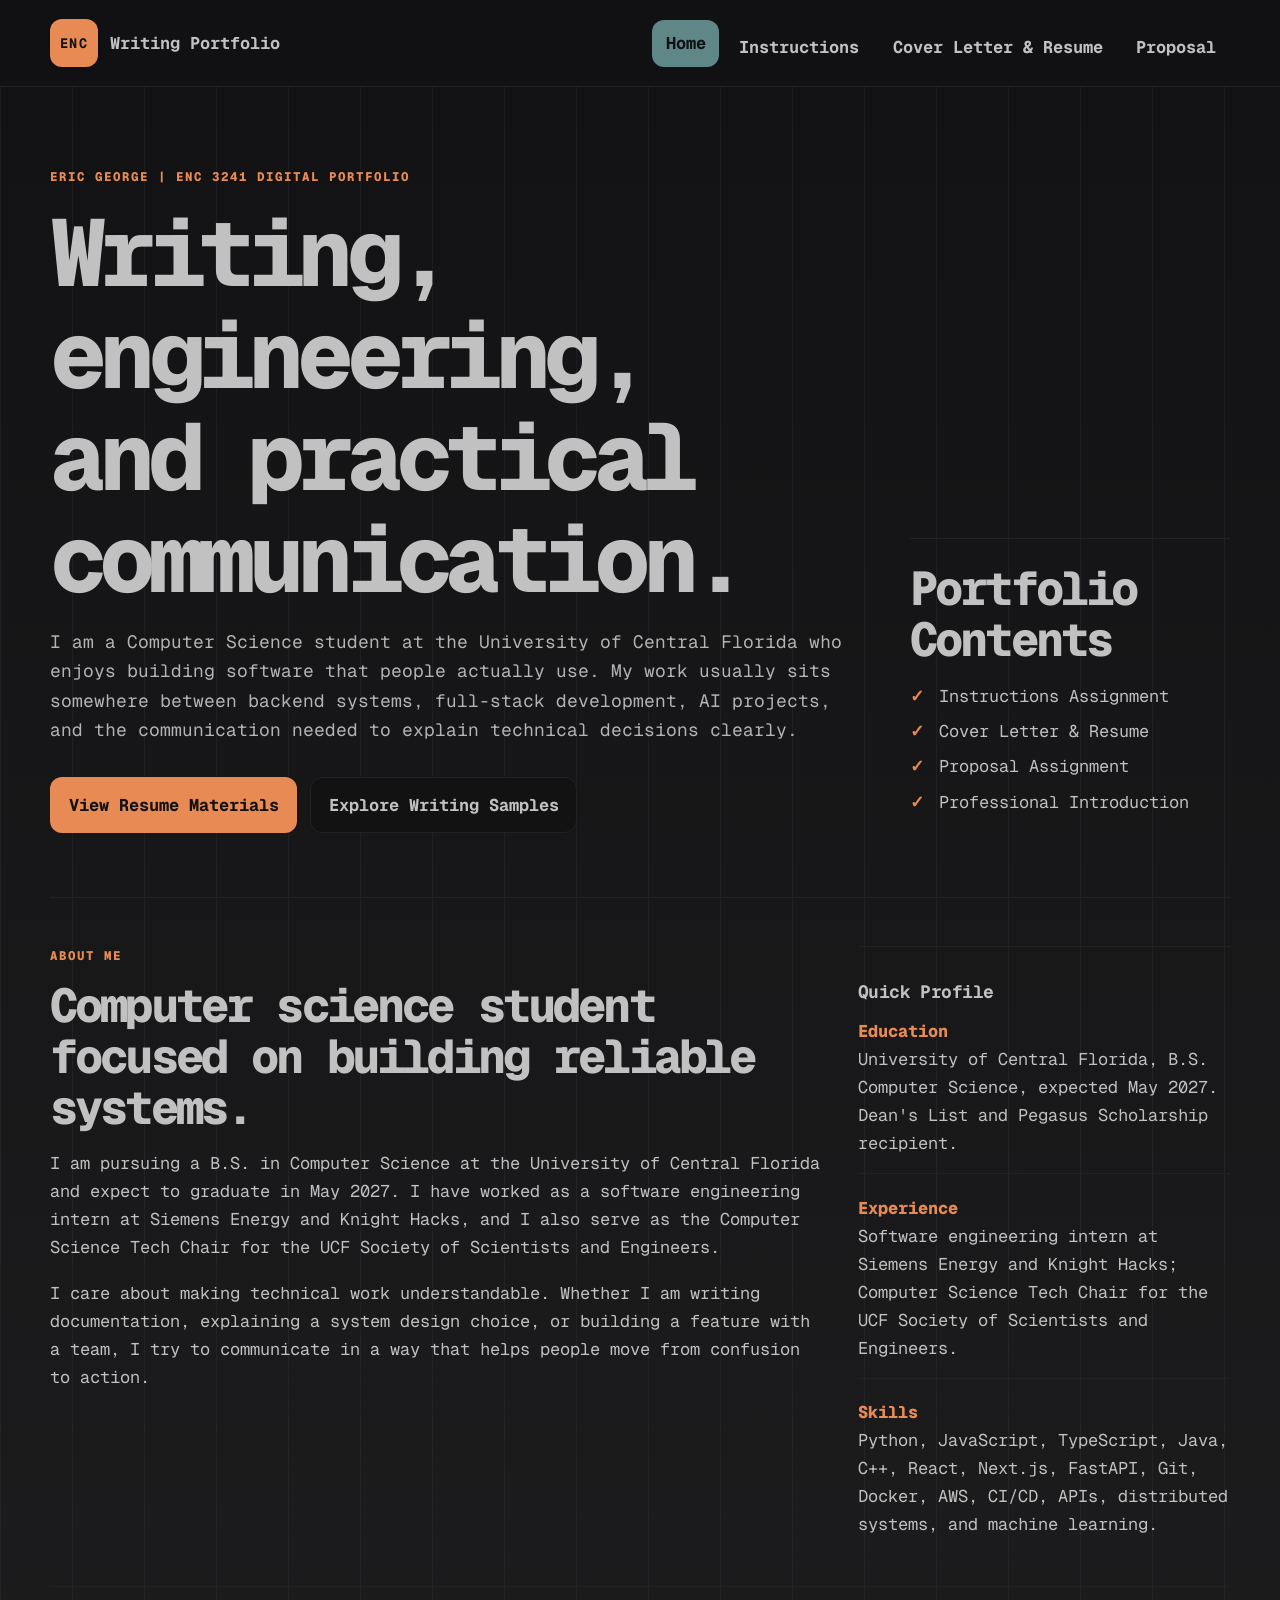
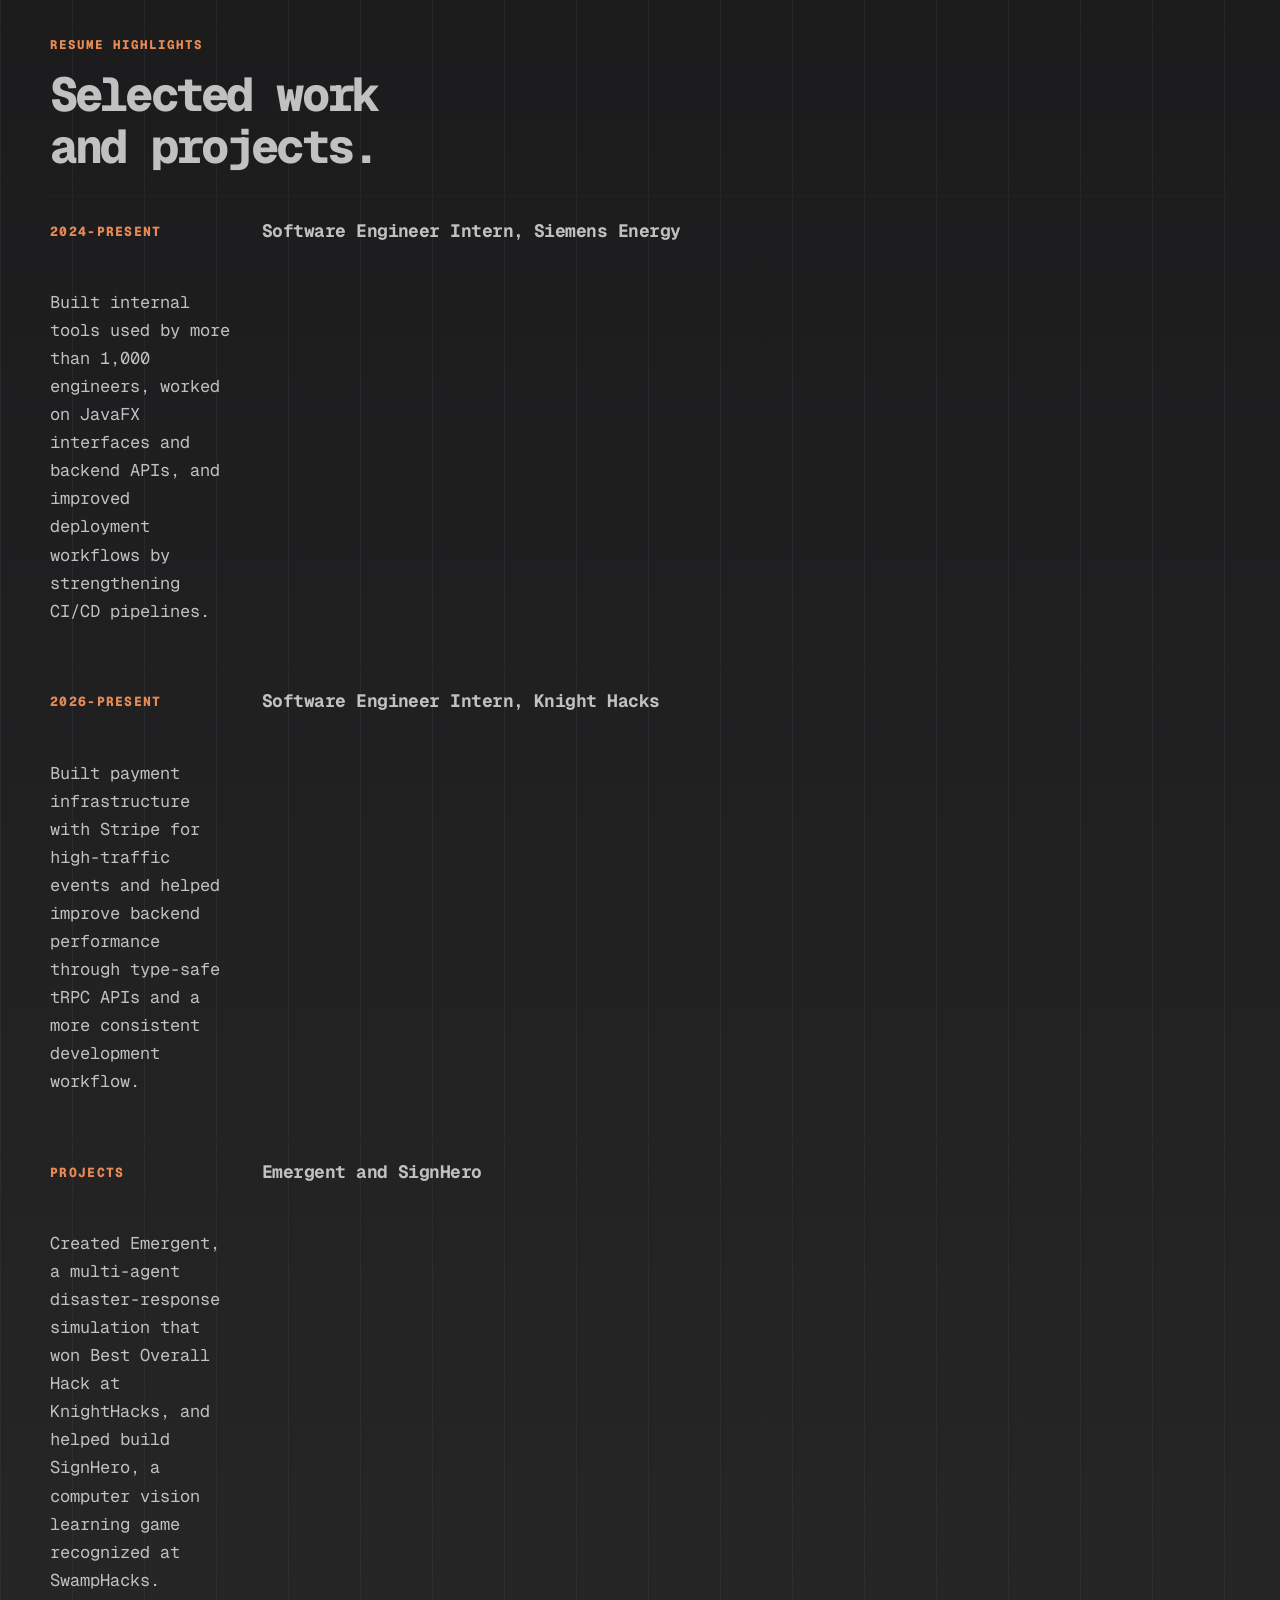
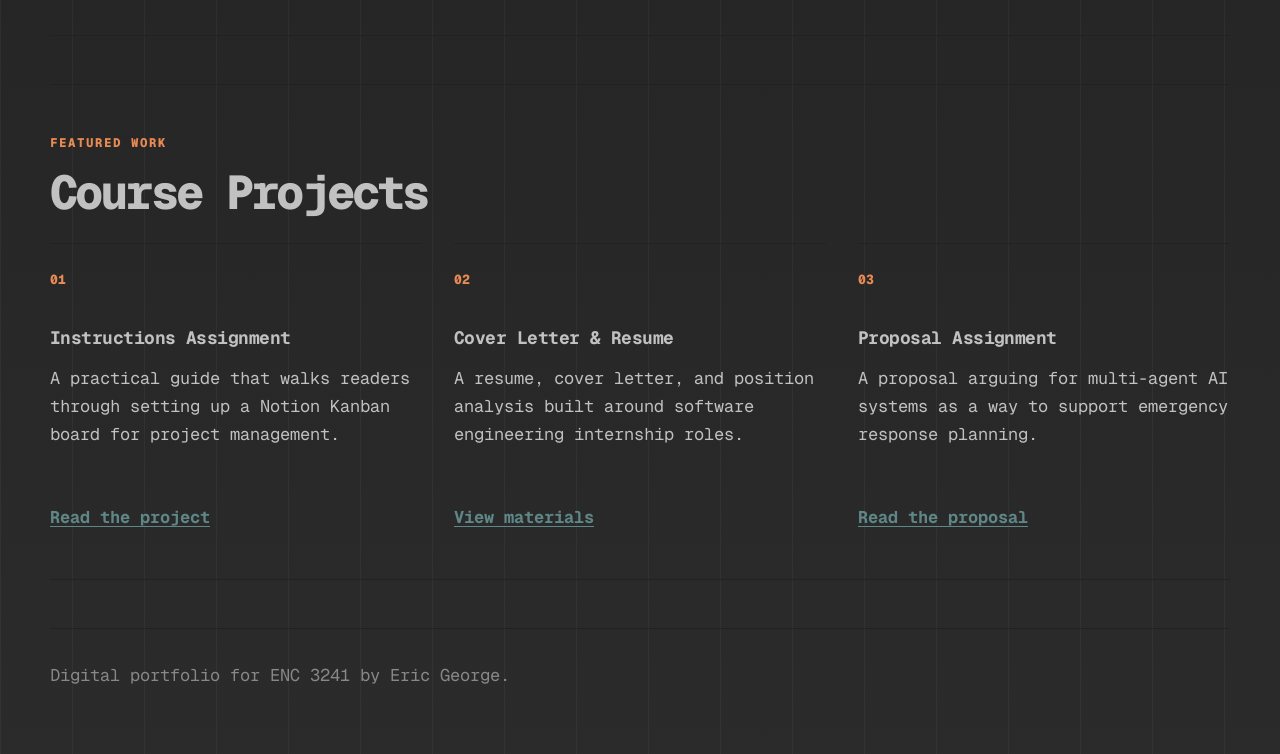
==== commit 66f73929: "Humanize portfolio copy" ====
--- a/index.html
+++ b/index.html
@@ -34,9 +34,9 @@
           <p class="eyebrow">Eric George | ENC 3241 Digital Portfolio</p>
           <h1>Writing, engineering, and practical communication.</h1>
           <p class="hero-copy">
-            I am a Computer Science student at the University of Central Florida building software across backend,
-            full-stack, AI, and developer tooling projects. This portfolio presents revised coursework that connects
-            technical work with clear professional communication.
+            I am a Computer Science student at the University of Central Florida who enjoys building software that
+            people actually use. My work usually sits somewhere between backend systems, full-stack development,
+            AI projects, and the communication needed to explain technical decisions clearly.
           </p>
           <div class="hero-actions">
             <a class="button" href="pages/cover-letter-resume.html">View Resume Materials</a>
@@ -49,7 +49,7 @@
             <li>Instructions Assignment</li>
             <li>Cover Letter & Resume</li>
             <li>Proposal Assignment</li>
-            <li>Introduction Video</li>
+            <li>Professional Introduction</li>
           </ul>
         </aside>
       </section>
@@ -59,14 +59,14 @@
           <p class="eyebrow">About Me</p>
           <h2>Computer science student focused on building reliable systems.</h2>
           <p>
-            I am pursuing a B.S. in Computer Science at the University of Central Florida, with an expected graduation
-            date of May 2027. My experience includes software engineering internships and technical leadership roles
-            where I have worked on APIs, internal tools, payment systems, CI/CD workflows, and student technical workshops.
+            I am pursuing a B.S. in Computer Science at the University of Central Florida and expect to graduate in
+            May 2027. I have worked as a software engineering intern at Siemens Energy and Knight Hacks, and I also
+            serve as the Computer Science Tech Chair for the UCF Society of Scientists and Engineers.
           </p>
           <p>
-            My work is strongest where technical problem-solving meets communication: building tools for real users,
-            explaining decisions clearly, collaborating through code reviews and sprint planning, and presenting complex
-            ideas in a format that readers can act on.
+            I care about making technical work understandable. Whether I am writing documentation, explaining a system
+            design choice, or building a feature with a team, I try to communicate in a way that helps people move
+            from confusion to action.
           </p>
         </div>
         <div class="detail-panel">
@@ -96,24 +96,24 @@
             <span>2024-Present</span>
             <h3>Software Engineer Intern, Siemens Energy</h3>
             <p>
-              Built internal tools used by 1,000+ engineers, developed JavaFX interfaces and backend APIs,
-              and improved CI/CD pipelines to reduce deployment time by 50%.
+              Built internal tools used by more than 1,000 engineers, worked on JavaFX interfaces and backend APIs,
+              and improved deployment workflows by strengthening CI/CD pipelines.
             </p>
           </article>
           <article>
             <span>2026-Present</span>
             <h3>Software Engineer Intern, Knight Hacks</h3>
             <p>
-              Built a Stripe backend supporting 1,000+ payments with zero failures during high-traffic events
-              and reduced latency by 25% through type-safe tRPC APIs.
+              Built payment infrastructure with Stripe for high-traffic events and helped improve backend performance
+              through type-safe tRPC APIs and a more consistent development workflow.
             </p>
           </article>
           <article>
             <span>Projects</span>
             <h3>Emergent and SignHero</h3>
             <p>
-              Created a multi-agent disaster-response system that won Best Overall Hack at KnightHacks and
-              developed a computer vision learning game recognized at SwampHacks.
+              Created Emergent, a multi-agent disaster-response simulation that won Best Overall Hack at KnightHacks,
+              and helped build SignHero, a computer vision learning game recognized at SwampHacks.
             </p>
           </article>
         </div>
@@ -129,7 +129,7 @@
             <span class="card-number">01</span>
             <h3>Instructions Assignment</h3>
             <p>
-              A revised instructional document explaining how to use Notion to build a Kanban board for project management.
+              A practical guide that walks readers through setting up a Notion Kanban board for project management.
             </p>
             <a href="pages/instructions.html">Read the project</a>
           </article>
@@ -137,7 +137,7 @@
             <span class="card-number">02</span>
             <h3>Cover Letter & Resume</h3>
             <p>
-              Professional application materials including a revised resume, cover letter, and position analysis.
+              A resume, cover letter, and position analysis built around software engineering internship roles.
             </p>
             <a href="pages/cover-letter-resume.html">View materials</a>
           </article>
@@ -145,7 +145,7 @@
             <span class="card-number">03</span>
             <h3>Proposal Assignment</h3>
             <p>
-              A finalized proposal about multi-agent AI systems for emergency response.
+              A proposal arguing for multi-agent AI systems as a way to support emergency response planning.
             </p>
             <a href="pages/proposal.html">Read the proposal</a>
           </article>
@@ -154,7 +154,7 @@
     </main>
 
     <footer class="site-footer">
-      <p>Digital portfolio for ENC 3241. Replace placeholder text before submitting the URL.</p>
+      <p>Digital portfolio for ENC 3241 by Eric George.</p>
     </footer>
     <script src="assets/script.js"></script>
   </body>
--- a/assets/styles.css
+++ b/assets/styles.css
@@ -1,38 +1,38 @@
 @import url("https://fonts.googleapis.com/css2?family=Geist+Mono:wght@400;500;600;700;800&family=JetBrains+Mono:wght@400;500;600;700&display=swap");
 
 :root {
-  --background: rgb(255, 255, 255);
-  --foreground: rgb(17, 24, 39);
-  --card: rgb(255, 255, 255);
-  --card-foreground: rgb(17, 24, 39);
-  --popover: rgb(255, 255, 255);
-  --popover-foreground: rgb(17, 24, 39);
-  --primary: rgb(216, 121, 67);
-  --primary-foreground: rgb(255, 255, 255);
-  --secondary: rgb(82, 117, 117);
-  --secondary-foreground: rgb(255, 255, 255);
-  --muted: rgb(243, 244, 246);
-  --muted-foreground: rgb(107, 114, 128);
-  --accent: rgb(238, 238, 238);
-  --accent-foreground: rgb(17, 24, 39);
-  --destructive: rgb(239, 68, 68);
-  --destructive-foreground: rgb(250, 250, 250);
-  --border: rgb(229, 231, 235);
-  --input: rgb(229, 231, 235);
-  --ring: rgb(216, 121, 67);
+  --background: rgb(18, 17, 19);
+  --foreground: rgb(193, 193, 193);
+  --card: rgb(18, 18, 18);
+  --card-foreground: rgb(193, 193, 193);
+  --popover: rgb(18, 17, 19);
+  --popover-foreground: rgb(193, 193, 193);
+  --primary: rgb(231, 138, 83);
+  --primary-foreground: rgb(18, 17, 19);
+  --secondary: rgb(95, 135, 135);
+  --secondary-foreground: rgb(18, 17, 19);
+  --muted: rgb(34, 34, 34);
+  --muted-foreground: rgb(136, 136, 136);
+  --accent: rgb(51, 51, 51);
+  --accent-foreground: rgb(193, 193, 193);
+  --destructive: rgb(95, 135, 135);
+  --destructive-foreground: rgb(18, 17, 19);
+  --border: rgb(34, 34, 34);
+  --input: rgb(34, 34, 34);
+  --ring: rgb(231, 138, 83);
   --chart-1: rgb(95, 135, 135);
   --chart-2: rgb(231, 138, 83);
   --chart-3: rgb(251, 203, 151);
   --chart-4: rgb(136, 136, 136);
   --chart-5: rgb(153, 153, 153);
-  --sidebar: rgb(243, 244, 246);
-  --sidebar-foreground: rgb(17, 24, 39);
-  --sidebar-primary: rgb(216, 121, 67);
-  --sidebar-primary-foreground: rgb(255, 255, 255);
-  --sidebar-accent: rgb(255, 255, 255);
-  --sidebar-accent-foreground: rgb(17, 24, 39);
-  --sidebar-border: rgb(229, 231, 235);
-  --sidebar-ring: rgb(216, 121, 67);
+  --sidebar: rgb(18, 18, 18);
+  --sidebar-foreground: rgb(193, 193, 193);
+  --sidebar-primary: rgb(231, 138, 83);
+  --sidebar-primary-foreground: rgb(18, 17, 19);
+  --sidebar-accent: rgb(51, 51, 51);
+  --sidebar-accent-foreground: rgb(193, 193, 193);
+  --sidebar-border: rgb(34, 34, 34);
+  --sidebar-ring: rgb(231, 138, 83);
   --font-sans: "Geist Mono", ui-monospace, monospace;
   --font-serif: serif;
   --font-mono: "JetBrains Mono", monospace;
@@ -483,7 +483,7 @@
   background: transparent;
 }
 
-.video-placeholder {
+.video-note {
   display: grid;
   min-height: 15rem;
   place-items: center;
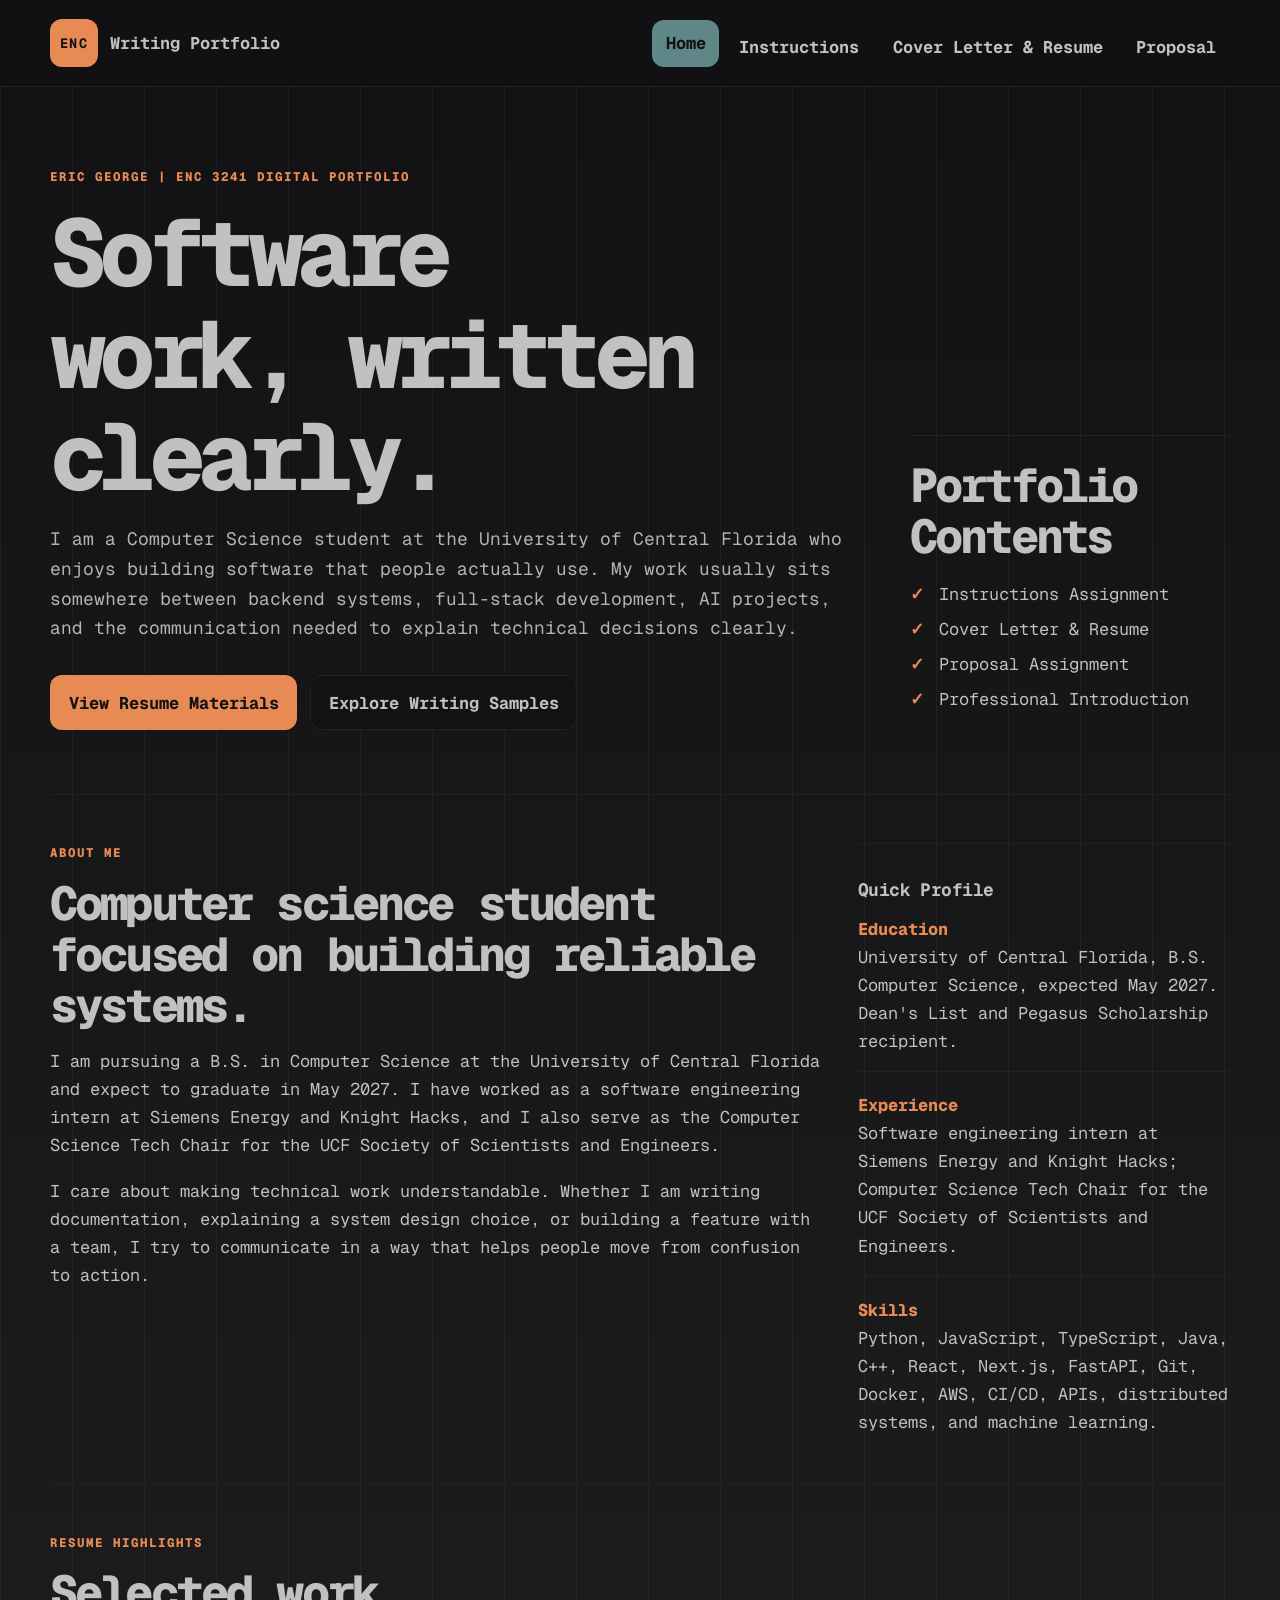
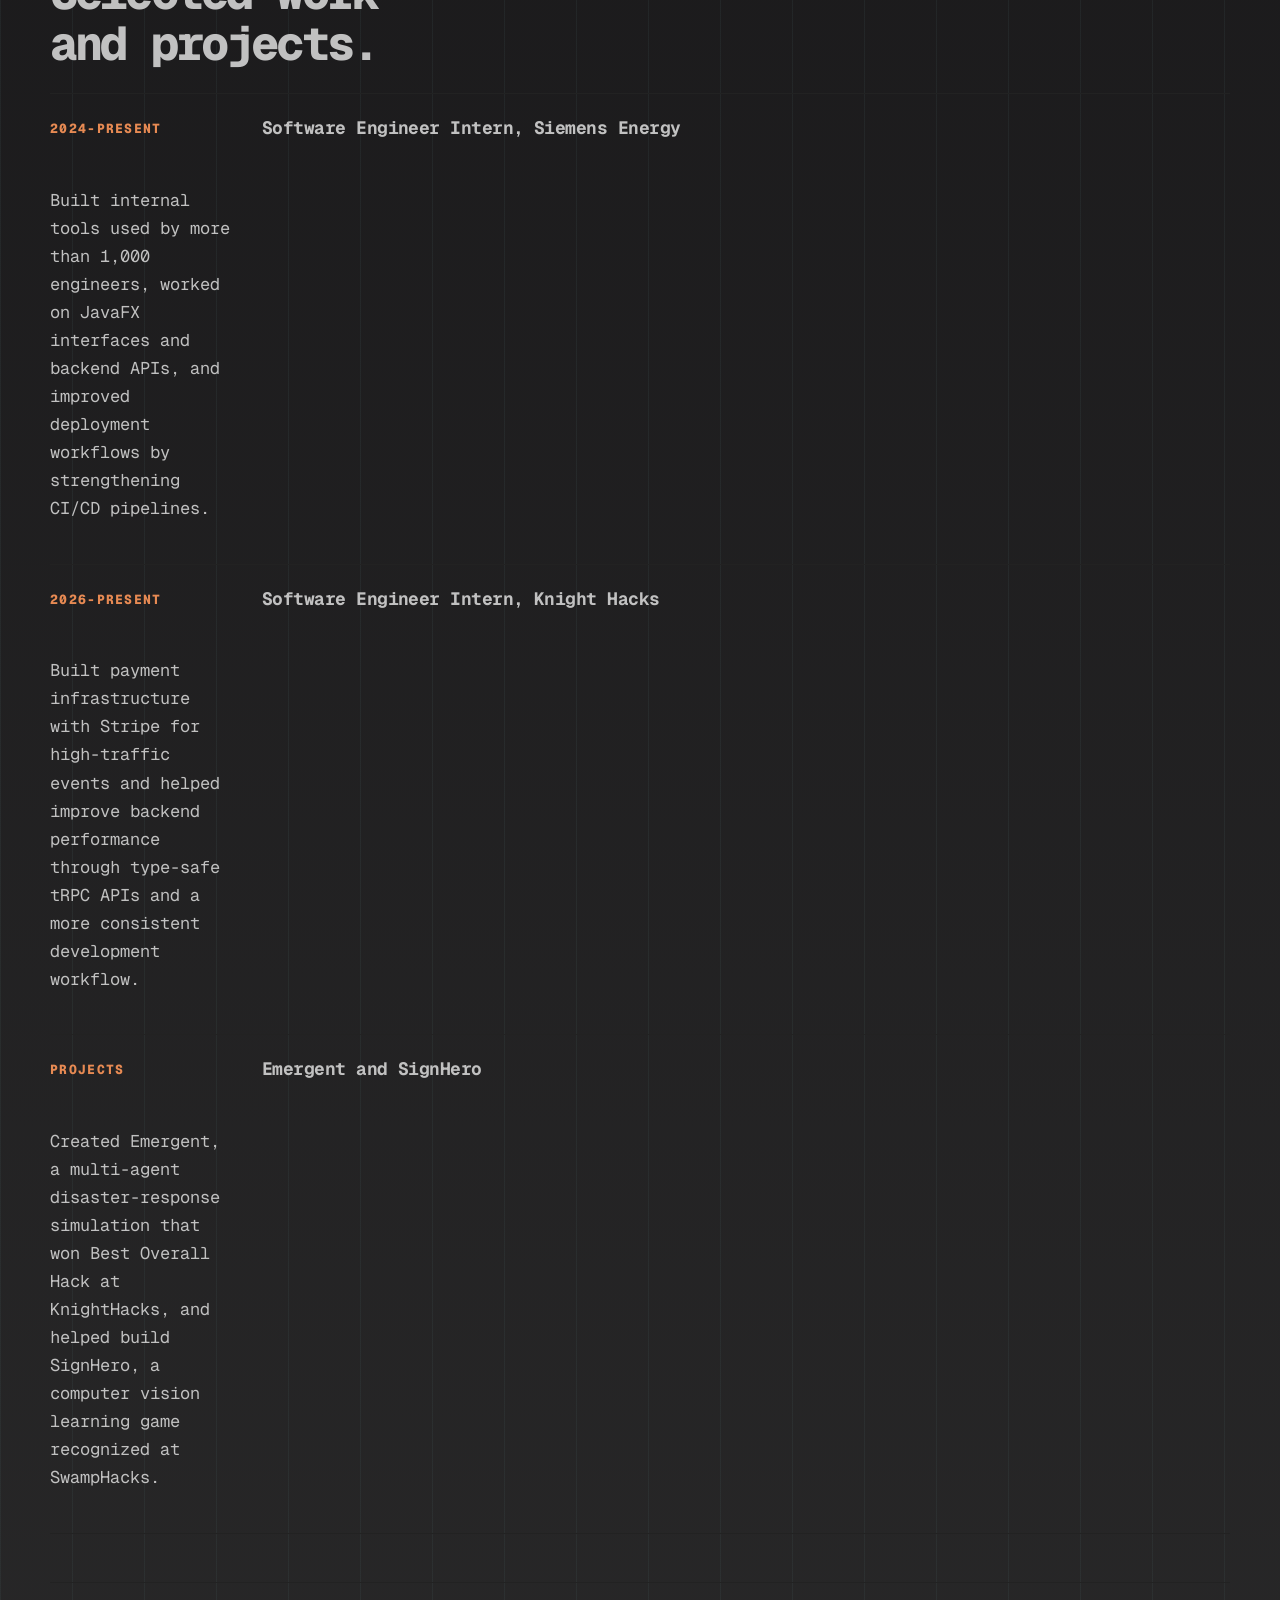
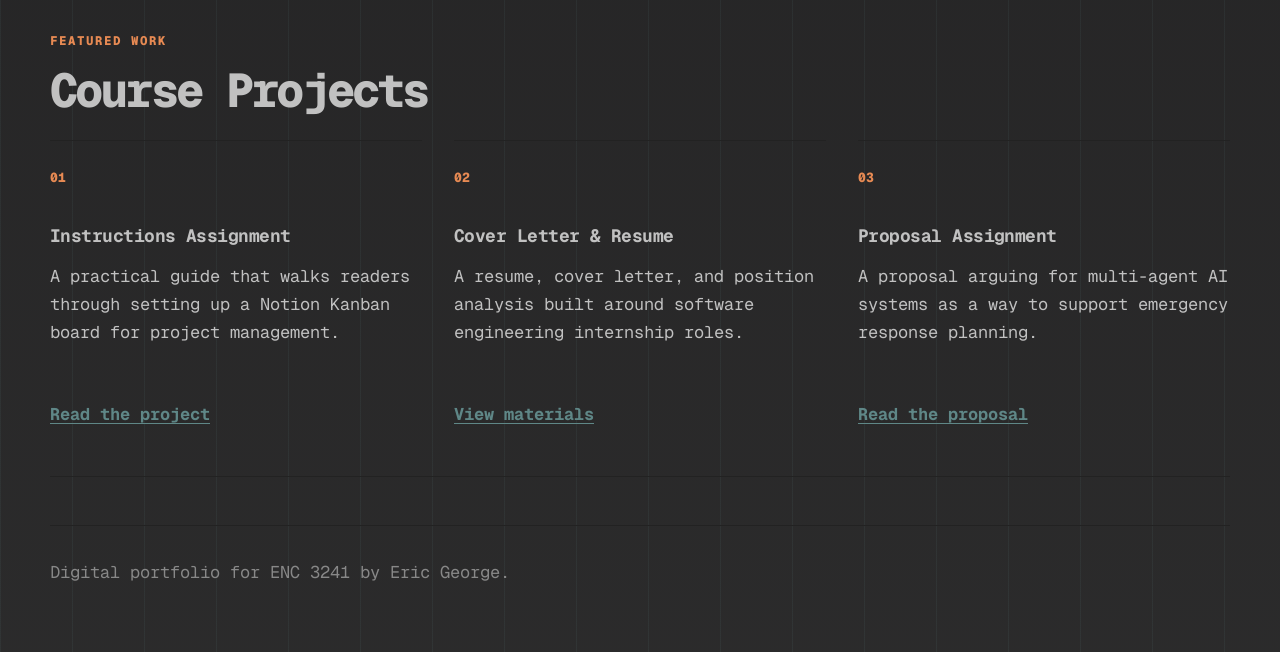
==== commit 98a806ef: "Update homepage headline" ====
--- a/index.html
+++ b/index.html
@@ -32,7 +32,7 @@
       <section class="hero">
         <div class="hero-content">
           <p class="eyebrow">Eric George | ENC 3241 Digital Portfolio</p>
-          <h1>Writing, engineering, and practical communication.</h1>
+          <h1>Software work, written clearly.</h1>
           <p class="hero-copy">
             I am a Computer Science student at the University of Central Florida who enjoys building software that
             people actually use. My work usually sits somewhere between backend systems, full-stack development,
--- a/assets/styles.css
+++ b/assets/styles.css
@@ -438,6 +438,162 @@
   color: var(--secondary);
 }
 
+.document-card h4 {
+  margin: 1.4rem 0 0.45rem;
+  color: var(--foreground);
+  font-size: 1rem;
+  letter-spacing: -0.03em;
+}
+
+.document-content {
+  display: grid;
+  gap: 2rem;
+  margin-top: 2rem;
+}
+
+.document-content section {
+  padding-top: 1.5rem;
+  border-top: 1px solid var(--border);
+}
+
+.document-content section:first-child {
+  padding-top: 0;
+  border-top: 0;
+}
+
+.document-content p {
+  max-width: 78rem;
+}
+
+.info-grid {
+  display: grid;
+  grid-template-columns: repeat(2, minmax(0, 1fr));
+  gap: 2rem;
+}
+
+.step-list {
+  display: grid;
+  gap: 1rem;
+  padding-left: 1.4rem;
+}
+
+.step-list li {
+  padding-left: 0.4rem;
+}
+
+.instruction-figure {
+  margin: 1rem 0 1.4rem;
+  overflow: hidden;
+  border: 1px solid var(--border);
+  border-radius: var(--radius);
+  background: var(--card);
+  box-shadow: var(--shadow-sm);
+}
+
+.instruction-figure img {
+  display: block;
+  width: 100%;
+  height: auto;
+}
+
+.instruction-figure figcaption {
+  padding: 0.8rem 0.9rem;
+  color: var(--muted-foreground);
+  font-size: 0.85rem;
+  border-top: 1px solid var(--border);
+}
+
+.figure-grid {
+  display: grid;
+  grid-template-columns: repeat(2, minmax(0, 1fr));
+  gap: 1rem;
+  margin-top: 1rem;
+}
+
+.figure-grid .instruction-figure {
+  margin: 0 0 1.4rem;
+}
+
+.definition-list,
+.analysis-list {
+  display: grid;
+  gap: 1rem;
+  margin: 0;
+}
+
+.definition-list div,
+.analysis-list article,
+.resume-entry {
+  padding-top: 1rem;
+  border-top: 1px solid var(--border);
+}
+
+.definition-list dt {
+  color: var(--primary);
+  font-weight: 800;
+}
+
+.definition-list dd {
+  margin: 0.25rem 0 0;
+  color: var(--foreground);
+}
+
+.resume-document {
+  max-width: 82rem;
+}
+
+.resume-heading {
+  padding-bottom: 1rem;
+  margin-bottom: 1rem;
+  border-bottom: 1px solid var(--border);
+}
+
+.resume-heading h4 {
+  margin-top: 0;
+  font-size: 1.35rem;
+}
+
+.download-note {
+  margin-top: 2rem;
+  padding-top: 1rem;
+  border-top: 1px solid var(--border);
+}
+
+.table-wrap {
+  overflow-x: auto;
+  margin-top: 1rem;
+  border: 1px solid var(--border);
+  border-radius: var(--radius);
+}
+
+table {
+  width: 100%;
+  border-collapse: collapse;
+  min-width: 680px;
+}
+
+th,
+td {
+  padding: 0.85rem;
+  text-align: left;
+  vertical-align: top;
+  border-bottom: 1px solid var(--border);
+}
+
+th {
+  color: var(--primary);
+  background: var(--muted);
+  font-weight: 800;
+}
+
+tr:last-child td {
+  border-bottom: 0;
+}
+
+.reference-list {
+  padding-left: 1.2rem;
+}
+
 .document-meta {
   position: sticky;
   top: 6rem;
@@ -494,23 +650,6 @@
   border: 2px dashed color-mix(in srgb, var(--secondary) 40%, transparent);
   border-radius: var(--radius);
   background: color-mix(in srgb, var(--card) 70%, transparent);
-}
-
-.pdf-frame {
-  overflow: hidden;
-  height: min(78vh, 760px);
-  min-height: 520px;
-  margin: 1.5rem 0;
-  border: 1px solid var(--border);
-  border-radius: var(--radius);
-  background: var(--muted);
-}
-
-.pdf-frame iframe {
-  display: block;
-  width: 100%;
-  height: 100%;
-  border: 0;
 }
 
 .resume-card {
@@ -586,6 +725,14 @@
     gap: 0.5rem;
   }
 
+  .info-grid {
+    grid-template-columns: 1fr;
+  }
+
+  .figure-grid {
+    grid-template-columns: 1fr;
+  }
+
   .document-meta {
     position: static;
   }
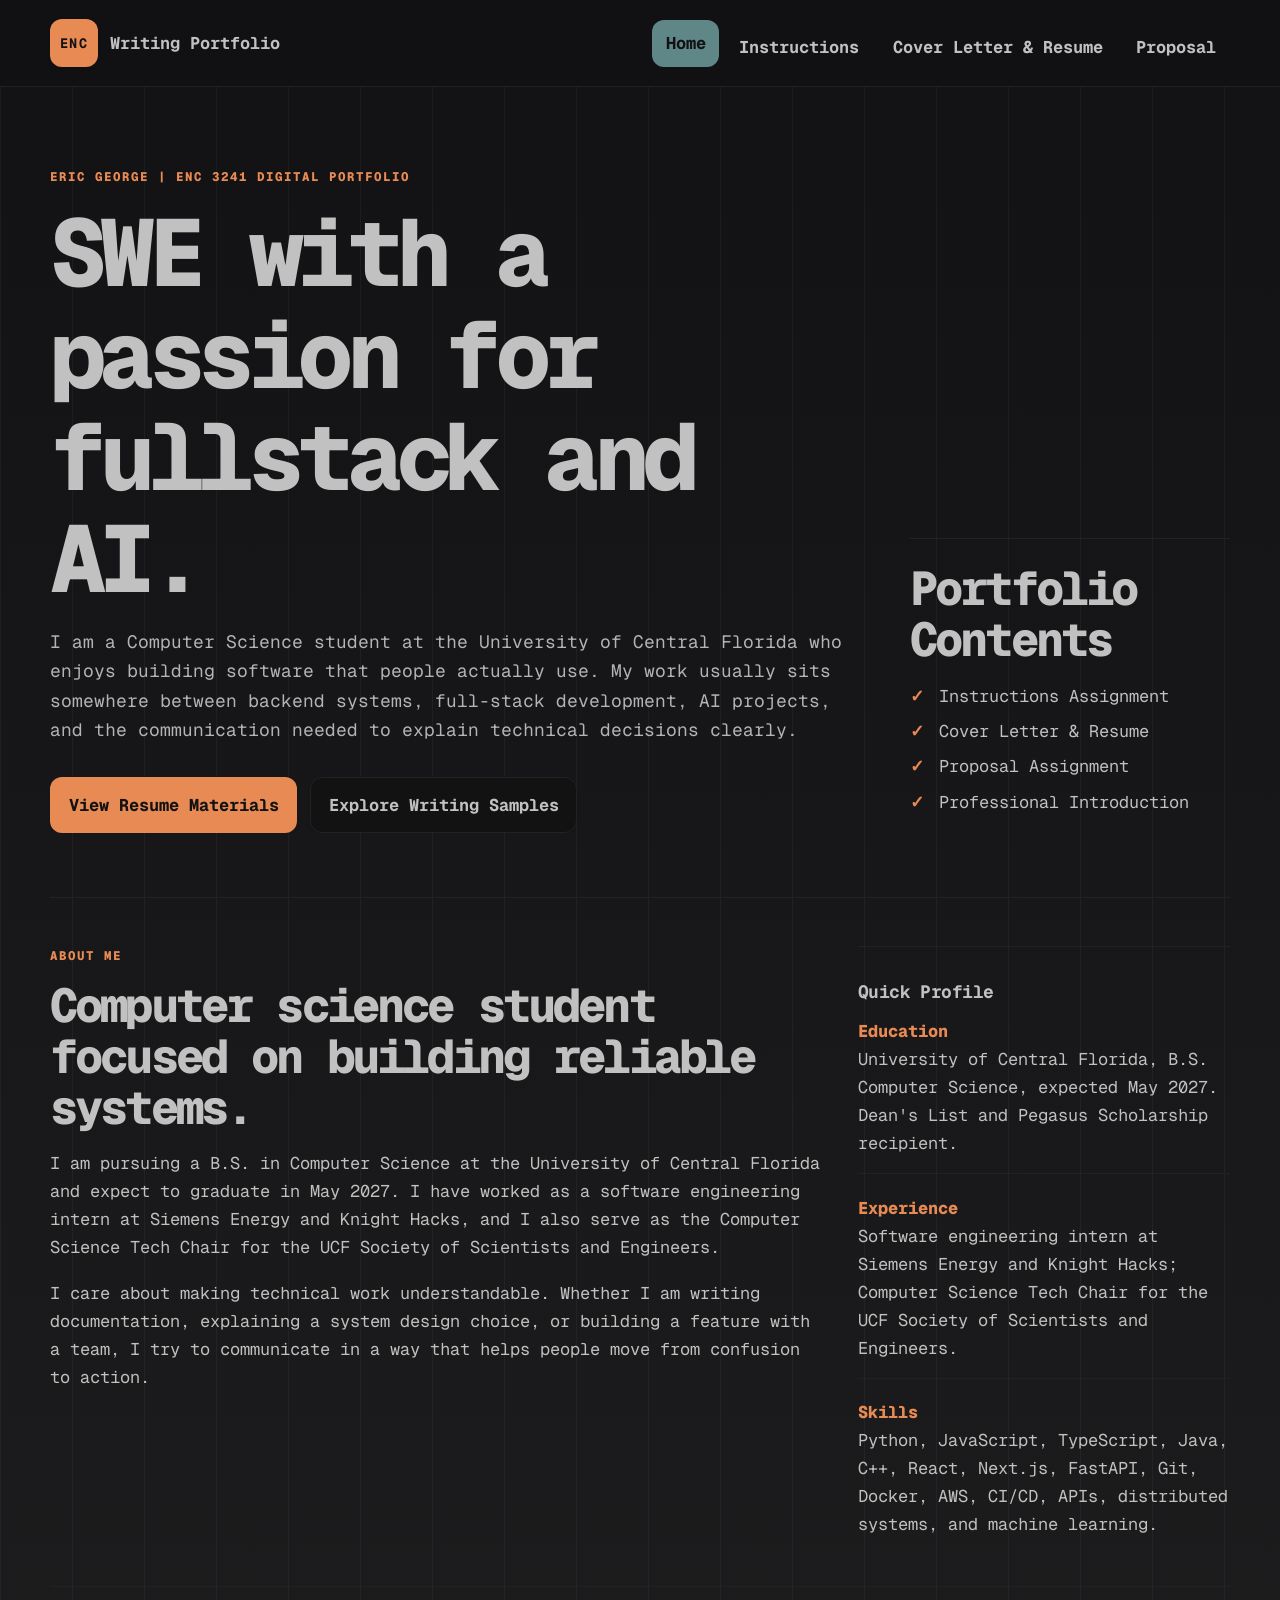
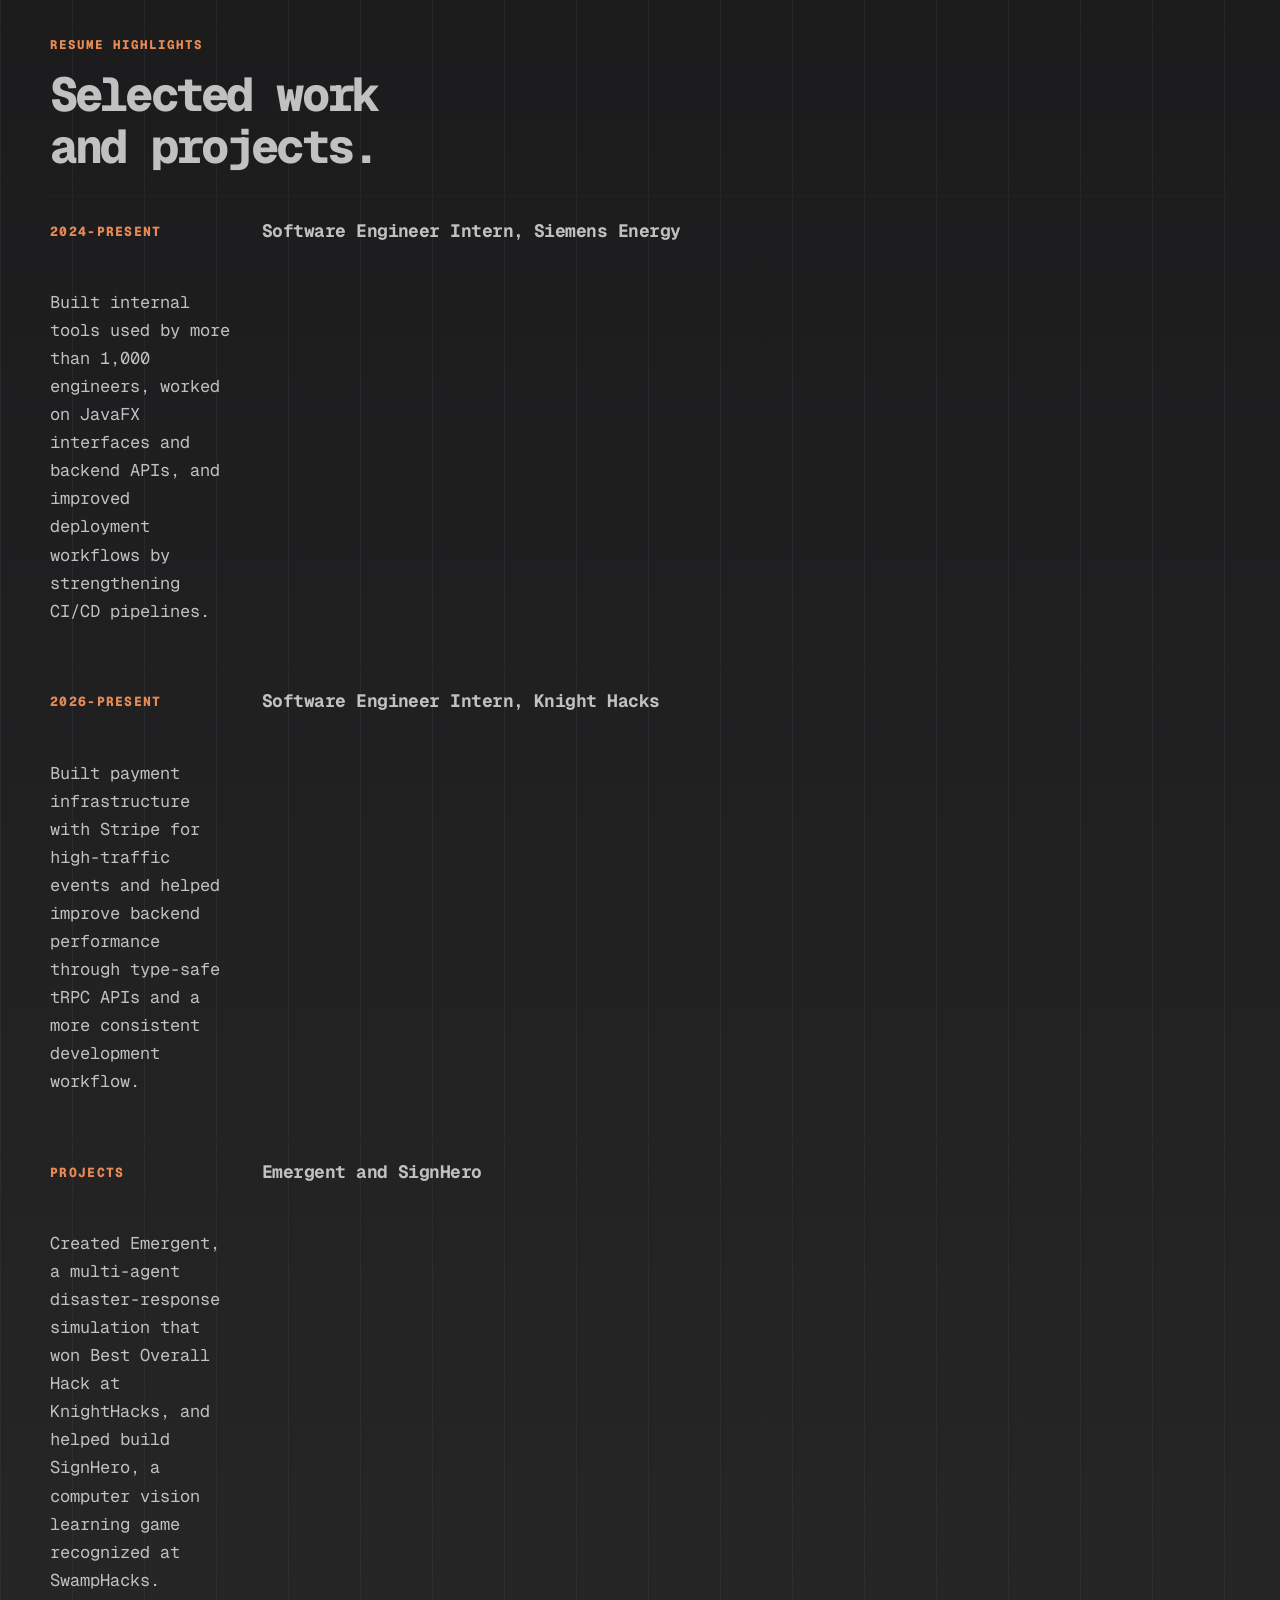
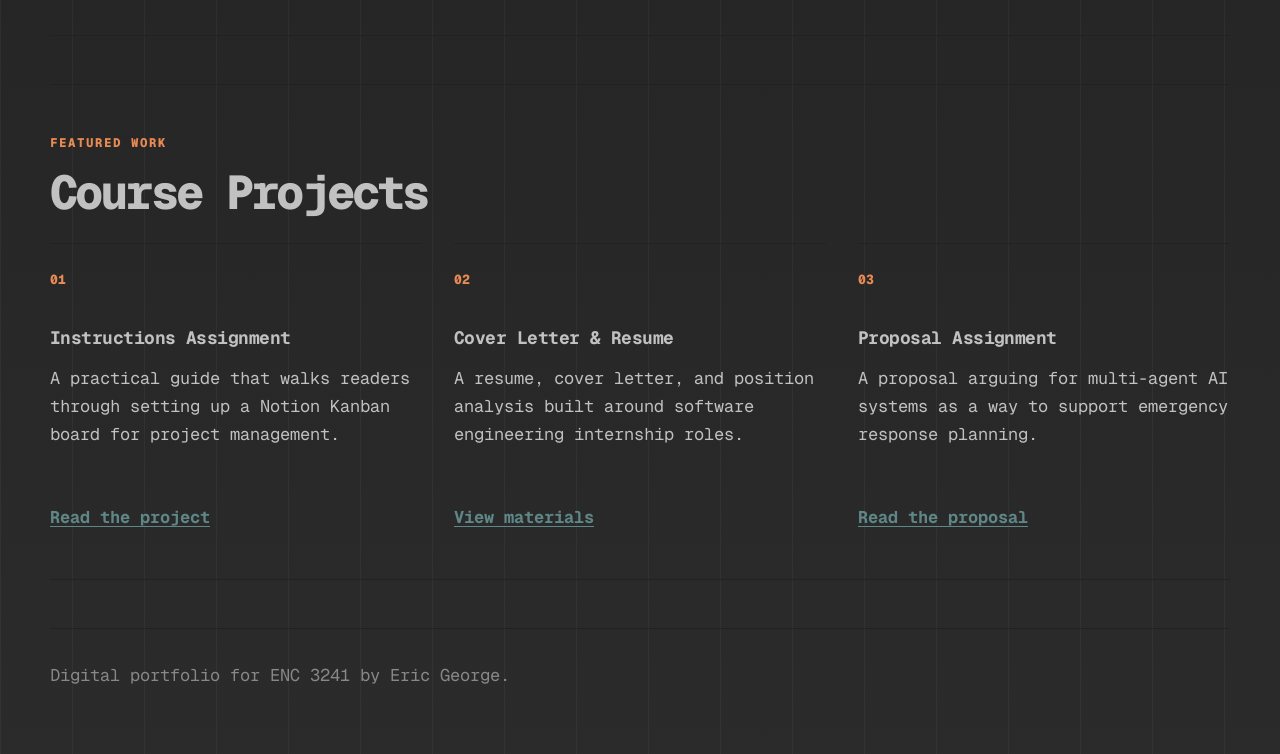
==== commit dacf348d: "Update hero headline" ====
--- a/index.html
+++ b/index.html
@@ -32,7 +32,7 @@
       <section class="hero">
         <div class="hero-content">
           <p class="eyebrow">Eric George | ENC 3241 Digital Portfolio</p>
-          <h1>Software work, written clearly.</h1>
+          <h1>SWE with a passion for fullstack and AI.</h1>
           <p class="hero-copy">
             I am a Computer Science student at the University of Central Florida who enjoys building software that
             people actually use. My work usually sits somewhere between backend systems, full-stack development,
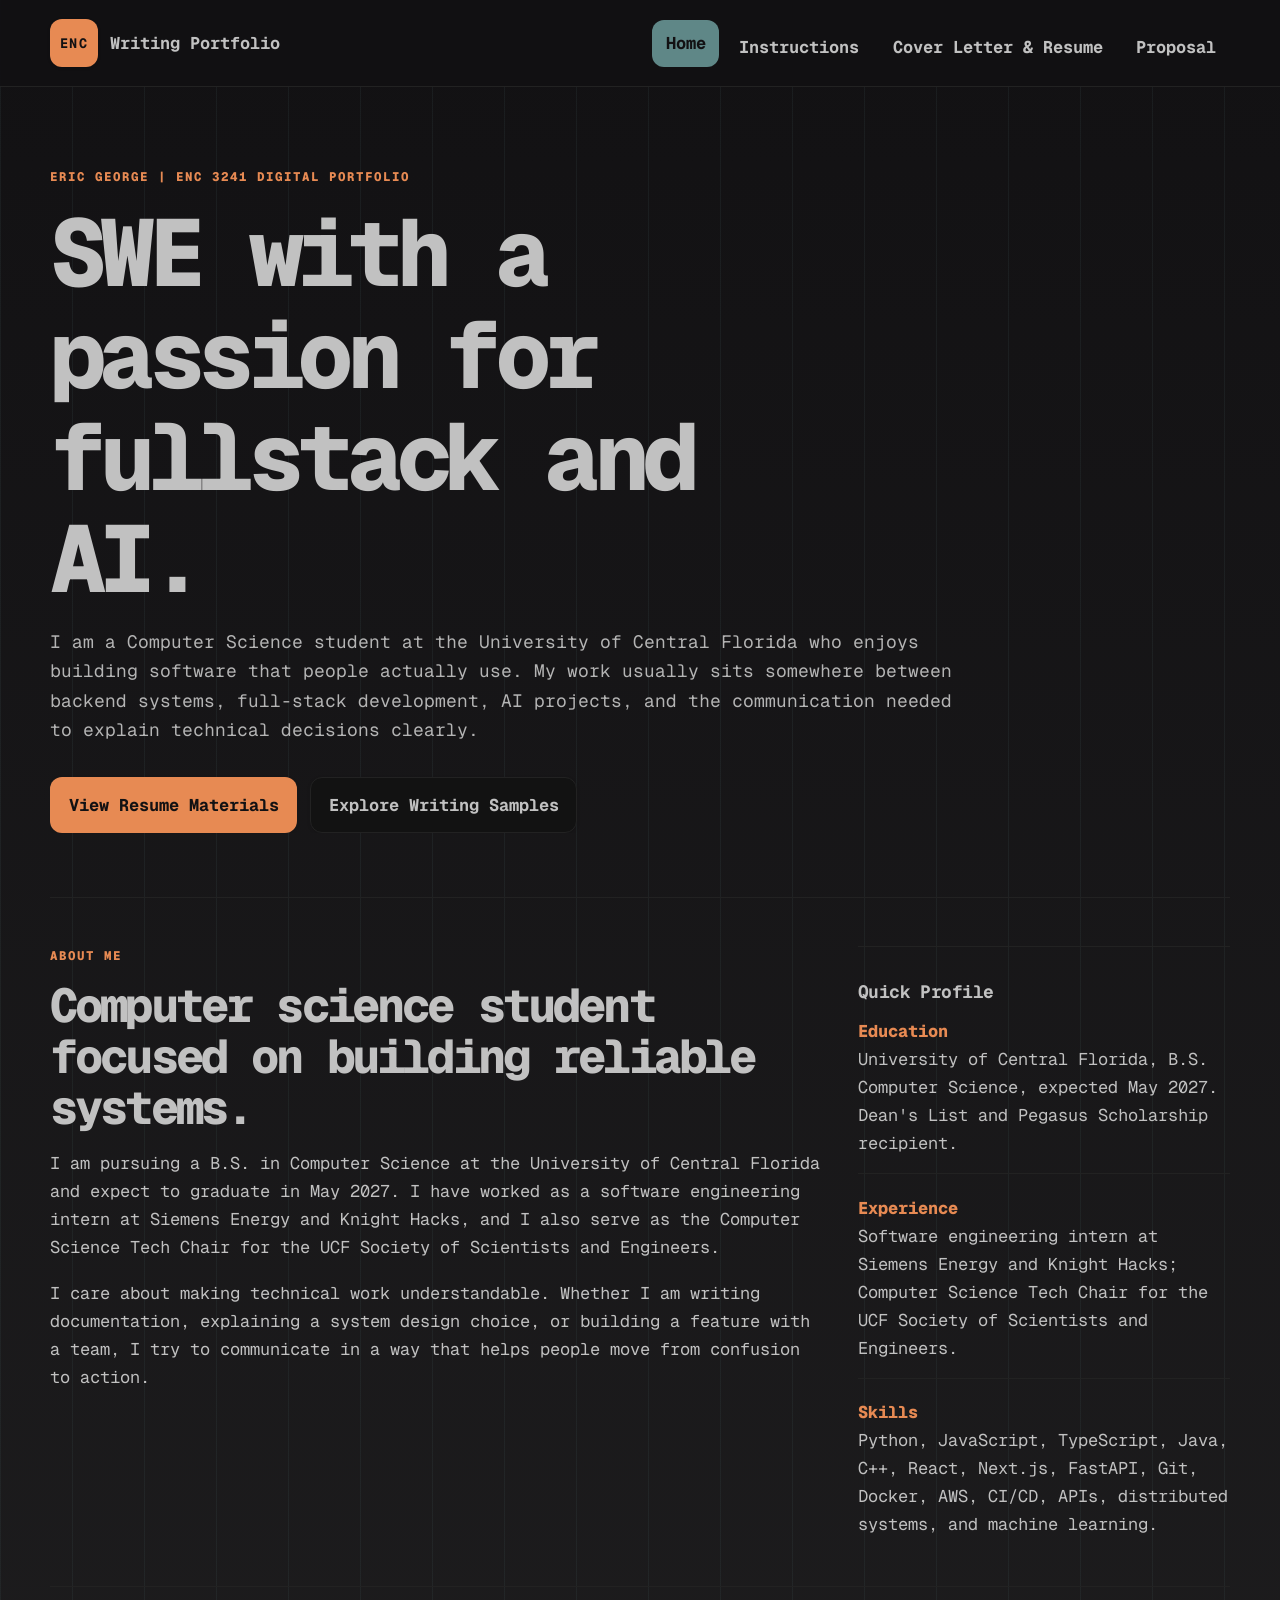
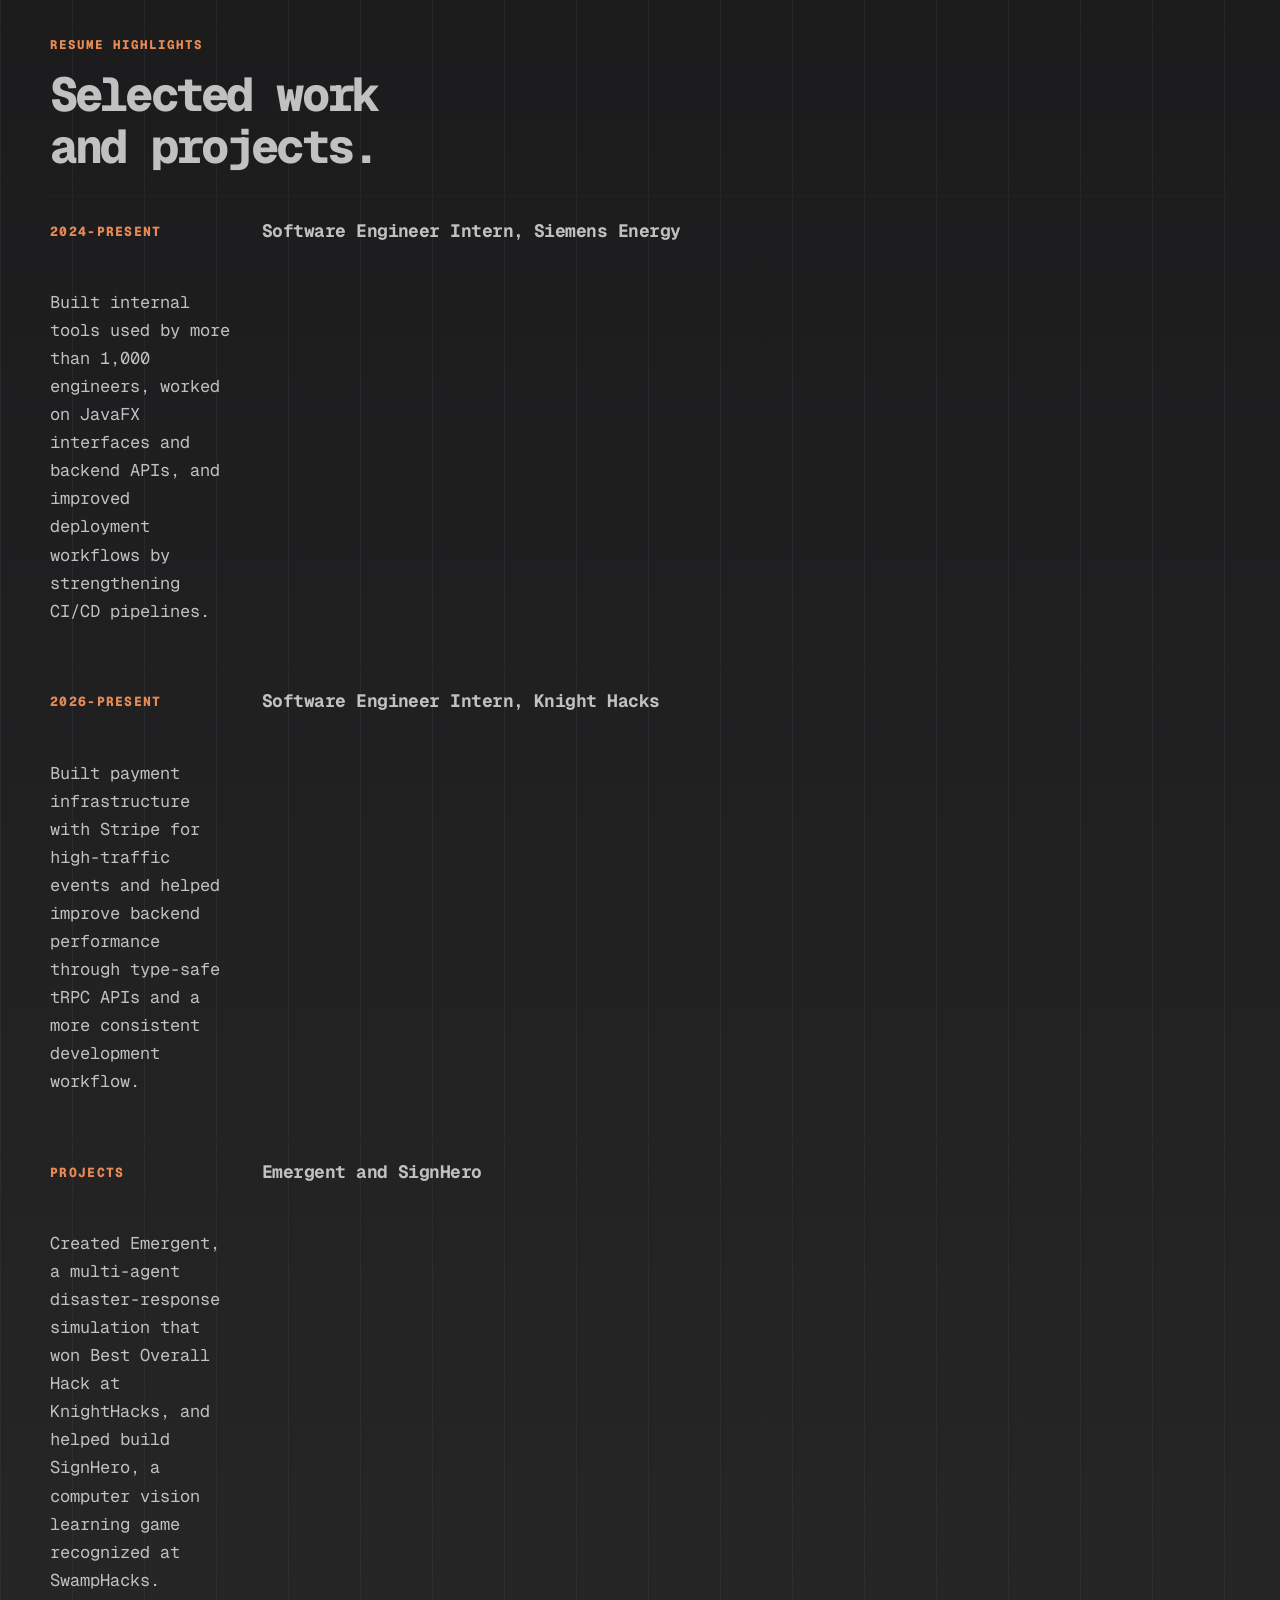
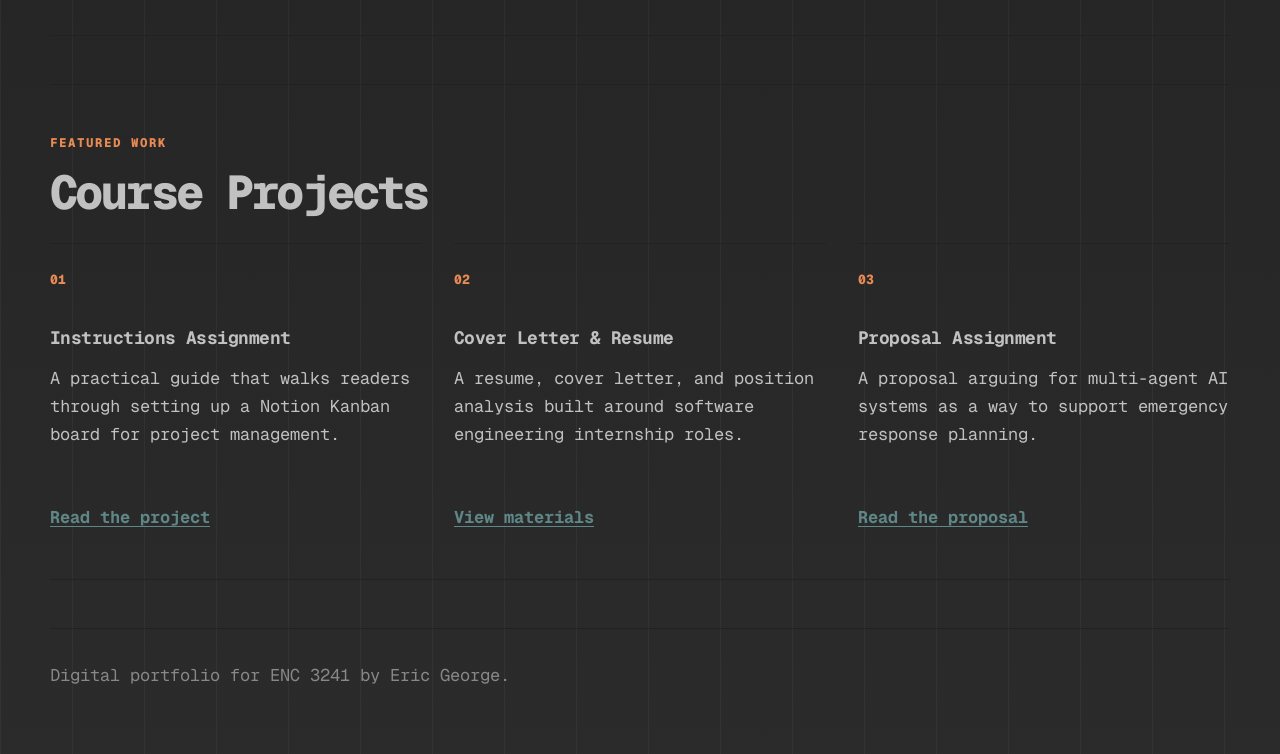
==== commit 686fc44b: "Remove hero portfolio contents panel" ====
--- a/index.html
+++ b/index.html
@@ -43,15 +43,6 @@
             <a class="button button-secondary" href="pages/instructions.html">Explore Writing Samples</a>
           </div>
         </div>
-        <aside class="profile-card" aria-label="Portfolio overview">
-          <h2>Portfolio Contents</h2>
-          <ul class="check-list">
-            <li>Instructions Assignment</li>
-            <li>Cover Letter & Resume</li>
-            <li>Proposal Assignment</li>
-            <li>Professional Introduction</li>
-          </ul>
-        </aside>
       </section>
 
       <section class="section two-column">
--- a/assets/styles.css
+++ b/assets/styles.css
@@ -226,10 +226,7 @@
 }
 
 .hero {
-  display: grid;
-  grid-template-columns: minmax(0, 1fr) 320px;
-  align-items: stretch;
-  gap: 3rem;
+  display: block;
   padding: 5rem 0 4rem;
   border-bottom: 1px solid var(--border);
 }
@@ -243,7 +240,7 @@
 }
 
 .hero-copy {
-  max-width: 52rem;
+  max-width: 58rem;
   color: color-mix(in srgb, var(--foreground) 78%, var(--muted-foreground));
   font-size: 1.12rem;
 }
